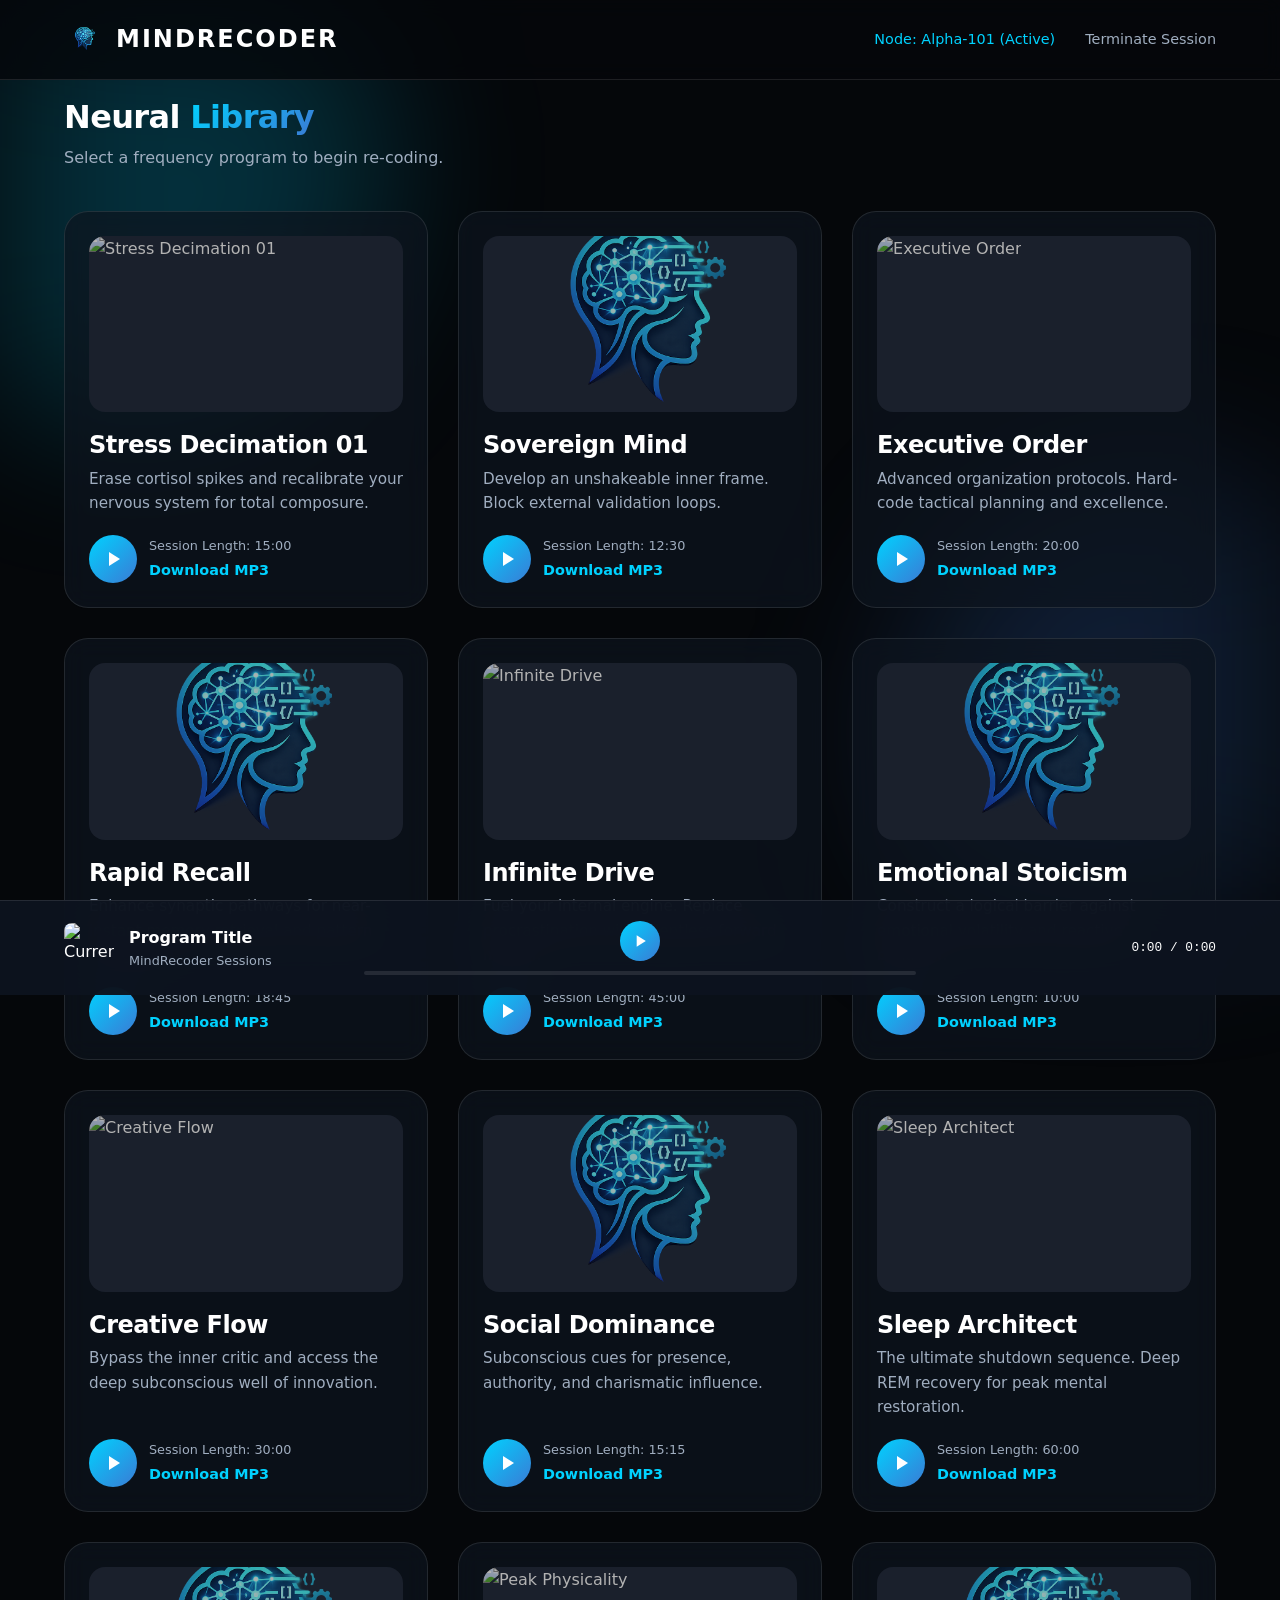
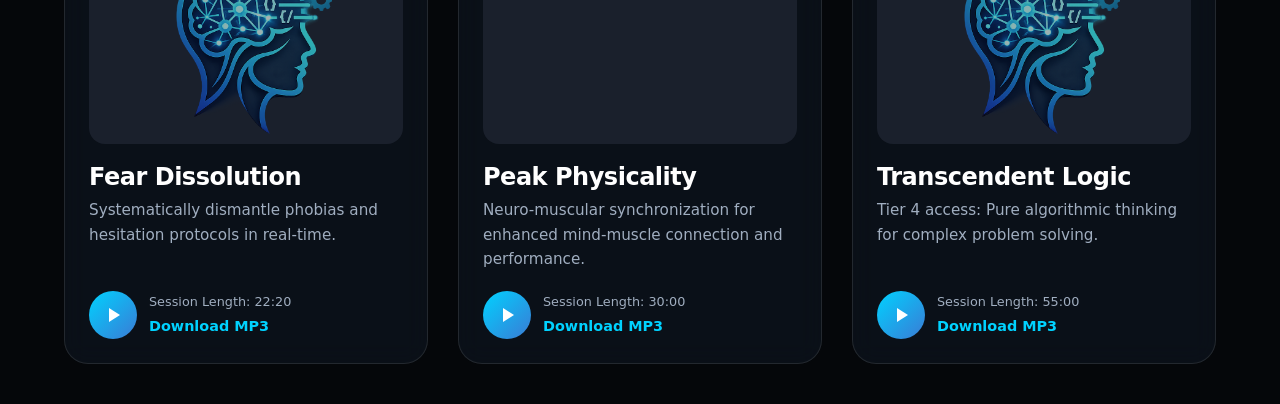
==== app.html @ c77ff87b "first push" ====
<!DOCTYPE html>
<html lang="en">
<head>
    <meta charset="UTF-8">
    <meta name="viewport" content="width=device-width, initial-scale=1.0">
    <title>Neural Dashboard | MindRecoder</title>
    <link rel="stylesheet" href="style.css">
    <link rel="icon" href="Assets/Logo/mrLogo.png" type="image/png">
    <style>
        /* Custom Player Styles */
        .player-bar {
            position: fixed;
            bottom: 0;
            width: 100%;
            padding: 20px 5%;
            background: rgba(13, 20, 31, 0.95);
            backdrop-filter: blur(20px);
            border-top: 1px solid var(--glass-border);
            display: flex;
            align-items: center;
            justify-content: space-between;
            z-index: 2000;
            transform: translateY(100%);
            transition: transform 0.5s cubic-bezier(0.19, 1, 0.22, 1);
        }
        
        .player-bar.active {
            transform: translateY(0);
        }

        .player-info {
            display: flex;
            align-items: center;
            gap: 15px;
            width: 300px;
        }

        .player-info img {
            width: 50px;
            height: 50px;
            border-radius: 8px;
            object-fit: cover;
        }

        .player-controls {
            display: flex;
            flex-direction: column;
            align-items: center;
            gap: 10px;
            flex: 1;
        }

        .player-btns {
            display: flex;
            align-items: center;
            gap: 20px;
        }

        .progress-wrapper {
            width: 100%;
            max-width: 600px;
            height: 4px;
            background: rgba(255,255,255,0.1);
            border-radius: 2px;
            position: relative;
            cursor: pointer;
        }

        .progress-fill {
            height: 100%;
            background: var(--accent-blue);
            width: 0%;
            border-radius: 2px;
        }

        .logout-btn {
            color: var(--text-secondary);
            text-decoration: none;
            font-size: 0.9rem;
            transition: var(--transition);
        }

        .logout-btn:hover {
            color: white;
        }
    </style>
</head>
<body>
    <div class="bg-blobs">
        <div class="blob blob-1"></div>
        <div class="blob blob-2"></div>
    </div>

    <nav class="scrolled">
        <div class="logo-container">
            <img src="Assets/Logo/mrLogo.png" alt="Logo">
            <span class="logo-text">MindRecoder</span>
        </div>
        <div style="display: flex; align-items: center; gap: 30px;">
            <span style="color: var(--accent-blue); font-size: 0.9rem;">Node: Alpha-101 (Active)</span>
            <a href="index.html" class="logout-btn">Terminate Session</a>
        </div>
    </nav>

    <header class="dashboard-header">
        <h1 style="margin-bottom: 10px;">Neural <span class="gradient-text">Library</span></h1>
        <p style="color: var(--text-secondary);">Select a frequency program to begin re-coding.</p>
    </header>

    <main class="product-grid" id="mainGrid">
        <!-- Cards will be generated by JS for cleaner code but I'll write them here for immediate visibility as requested -->
    </main>

    <script>
        const programs = [
            { id: 1, title: "Stress Decimation 01", desc: "Erase cortisol spikes and recalibrate your nervous system for total composure.", asset: "Assets/Audio/mr1.mp3", img: "Assets/Images/mrimg1.png", dur: "15:00" },
            { id: 2, title: "Sovereign Mind", desc: "Develop an unshakeable inner frame. Block external validation loops.", asset: "Assets/Audio/mr1.mp3", img: "Assets/Logo/mrLogo.png", dur: "12:30" },
            { id: 3, title: "Executive Order", desc: "Advanced organization protocols. Hard-code tactical planning and excellence.", asset: "Assets/Audio/mr1.mp3", img: "Assets/Images/mrimg1.png", dur: "20:00" },
            { id: 4, title: "Rapid Recall", desc: "Enhance synaptic pathways for near-instant memory retrieval and pattern recognition.", asset: "Assets/Audio/mr1.mp3", img: "Assets/Logo/mrLogo.png", dur: "18:45" },
            { id: 5, title: "Infinite Drive", desc: "Fuel your internal engine. Replace procrastination with relentless forward motion.", asset: "Assets/Audio/mr1.mp3", img: "Assets/Images/mrimg1.png", dur: "45:00" },
            { id: 6, title: "Emotional Stoicism", desc: "Construct a logical barrier against emotional volatility and reactive behavior.", asset: "Assets/Audio/mr1.mp3", img: "Assets/Logo/mrLogo.png", dur: "10:00" },
            { id: 7, title: "Creative Flow", desc: "Bypass the inner critic and access the deep subconscious well of innovation.", asset: "Assets/Audio/mr1.mp3", img: "Assets/Images/mrimg1.png", dur: "30:00" },
            { id: 8, title: "Social Dominance", desc: "Subconscious cues for presence, authority, and charismatic influence.", asset: "Assets/Audio/mr1.mp3", img: "Assets/Logo/mrLogo.png", dur: "15:15" },
            { id: 9, title: "Sleep Architect", desc: "The ultimate shutdown sequence. Deep REM recovery for peak mental restoration.", asset: "Assets/Audio/mr1.mp3", img: "Assets/Images/mrimg1.png", dur: "60:00" },
            { id: 10, title: "Fear Dissolution", desc: "Systematically dismantle phobias and hesitation protocols in real-time.", asset: "Assets/Audio/mr1.mp3", img: "Assets/Logo/mrLogo.png", dur: "22:20" },
            { id: 11, title: "Peak Physicality", desc: "Neuro-muscular synchronization for enhanced mind-muscle connection and performance.", asset: "Assets/Audio/mr1.mp3", img: "Assets/Images/mrimg1.png", dur: "30:00" },
            { id: 12, title: "Transcendent Logic", desc: "Tier 4 access: Pure algorithmic thinking for complex problem solving.", asset: "Assets/Audio/mr1.mp3", img: "Assets/Logo/mrLogo.png", dur: "55:00" }
        ];

        const grid = document.getElementById('mainGrid');
        
        programs.forEach(p => {
            const card = document.createElement('article');
            card.className = 'product-card glass';
            card.innerHTML = `
                <div class="product-img">
                    <img src="${p.img}" alt="${p.title}" style="filter: brightness(0.7);">
                </div>
                <div class="product-info">
                    <h3>${p.title}</h3>
                    <p>${p.desc}</p>
                </div>
                <div class="audio-controls">
                    <button class="play-btn" onclick="playAudio('${p.title}', '${p.asset}', '${p.img}')">
                        <svg width="24" height="24" viewBox="0 0 24 24" fill="currentColor"><path d="M8 5v14l11-7z"/></svg>
                    </button>
                    <div style="flex: 1;">
                        <span style="display: block; font-size: 0.8rem; color: var(--text-secondary);">Session Length: ${p.dur}</span>
                        <button onclick="forceDownload('${p.asset}', '${p.title}.mp3')" class="download-link" style="background:none; border:none; padding:0; cursor:pointer;">Download MP3</button>
                    </div>
                </div>
            `;
            grid.appendChild(card);
        });

        function forceDownload(url, filename) {
            fetch(url)
                .then(response => response.blob())
                .then(blob => {
                    const link = document.createElement('a');
                    link.href = window.URL.createObjectURL(blob);
                    link.download = filename;
                    document.body.appendChild(link);
                    link.click();
                    link.remove();
                })
                .catch(err => {
                    console.error('Download failed:', err);
                    // Fallback to simple link if fetch fails (e.g. CORS)
                    const link = document.createElement('a');
                    link.href = url;
                    link.download = filename;
                    link.click();
                });
        }
    </script>

    <!-- Global Player -->
    <div id="playerBar" class="player-bar">
        <div class="player-info">
            <img id="p-img" src="Assets/Images/mrimg1.png" alt="Current">
            <div>
                <div id="p-title" style="font-weight: 700;">Program Title</div>
                <div style="font-size: 0.8rem; color: var(--text-secondary);">MindRecoder Sessions</div>
            </div>
        </div>
        <div class="player-controls">
            <div class="player-btns">
                <button onclick="togglePlay()" id="playBtn" class="play-btn" style="width: 40px; height: 40px;">
                    <svg width="20" height="20" viewBox="0 0 24 24" fill="currentColor"><path d="M8 5v14l11-7z"/></svg>
                </button>
            </div>
            <div class="progress-wrapper" onclick="seek(event)">
                <div id="p-progress" class="progress-fill"></div>
            </div>
        </div>
        <div style="width: 300px; display: flex; justify-content: flex-end;">
            <span id="p-time" style="font-size: 0.8rem; font-family: monospace;">0:00 / 0:00</span>
        </div>
    </div>

    <audio id="mainAudio" style="display: none;"></audio>

    <script>
        const audio = document.getElementById('mainAudio');
        const playerBar = document.getElementById('playerBar');
        const pTitle = document.getElementById('p-title');
        const pImg = document.getElementById('p-img');
        const pProgress = document.getElementById('p-progress');
        const pTime = document.getElementById('p-time');
        const playBtn = document.getElementById('playBtn');

        function playAudio(title, src, img) {
            if (audio.src.includes(src)) {
                togglePlay();
                return;
            }
            
            audio.src = src;
            pTitle.innerText = title;
            pImg.src = img;
            playerBar.classList.add('active');
            audio.play();
            updatePlayBtn(true);
        }

        function togglePlay() {
            if (audio.paused) {
                audio.play();
                updatePlayBtn(true);
            } else {
                audio.pause();
                updatePlayBtn(false);
            }
        }

        function updatePlayBtn(isPlaying) {
            playBtn.innerHTML = isPlaying 
                ? '<svg width="20" height="20" viewBox="0 0 24 24" fill="currentColor"><path d="M6 19h4V5H6v14zm8-14v14h4V5h-4z"/></svg>'
                : '<svg width="20" height="20" viewBox="0 0 24 24" fill="currentColor"><path d="M8 5v14l11-7z"/></svg>';
        }

        audio.ontimeupdate = () => {
            const percent = (audio.currentTime / audio.duration) * 100;
            pProgress.style.width = percent + '%';
            
            const cur = formatTime(audio.currentTime);
            const dur = formatTime(audio.duration || 0);
            pTime.innerText = `${cur} / ${dur}`;
        };

        function formatTime(seconds) {
            const m = Math.floor(seconds / 60);
            const s = Math.floor(seconds % 60);
            return `${m}:${s < 10 ? '0' : ''}${s}`;
        }

        function seek(e) {
            const rect = e.currentTarget.getBoundingClientRect();
            const x = e.clientX - rect.left;
            const percent = x / rect.width;
            audio.currentTime = percent * audio.duration;
        }
    </script>
</body>
</html>
---- style.css ----
:root {
    --bg-color: #05070a;
    --card-bg: rgba(13, 20, 31, 0.7);
    --accent-blue: #00d2ff;
    --accent-glow: rgba(0, 210, 255, 0.5);
    --text-primary: #ffffff;
    --text-secondary: #a0aec0;
    --gradient-primary: linear-gradient(135deg, #00d2ff 0%, #3a7bd5 100%);
    --glass-border: rgba(255, 255, 255, 0.1);
    --nav-height: 80px;
    --transition: all 0.3s cubic-bezier(0.4, 0, 0.2, 1);
}

* {
    margin: 0;
    padding: 0;
    box-sizing: border-box;
    font-family: 'Inter', system-ui, -apple-system, sans-serif;
}

body {
    background-color: var(--bg-color);
    color: var(--text-primary);
    line-height: 1.6;
    overflow-x: hidden;
    min-height: 100vh;
}

/* Background Animation */
.bg-blobs {
    position: fixed;
    top: 0;
    left: 0;
    width: 100%;
    height: 100%;
    z-index: -1;
    overflow: hidden;
    filter: blur(80px);
}

.blob {
    position: absolute;
    width: 40vw;
    height: 40vw;
    background: var(--accent-glow);
    border-radius: 50%;
    animation: move 20s infinite alternate;
}

.blob-1 {
    top: -10%;
    left: -10%;
    background: rgba(0, 210, 255, 0.2);
}

.blob-2 {
    bottom: -10%;
    right: -10%;
    background: rgba(58, 123, 213, 0.2);
    animation-delay: -5s;
}

@keyframes move {
    from { transform: translate(0, 0) scale(1); }
    to { transform: translate(10%, 10%) scale(1.1); }
}

/* Typography */
h1, h2, h3 {
    font-weight: 800;
    letter-spacing: -0.02em;
    line-height: 1.1;
}

.gradient-text {
    background: var(--gradient-primary);
    -webkit-background-clip: text;
    -webkit-text-fill-color: transparent;
}

/* Glassmorphism */
.glass {
    background: var(--card-bg);
    backdrop-filter: blur(12px);
    -webkit-backdrop-filter: blur(12px);
    border: 1px solid var(--glass-border);
    border-radius: 24px;
}

/* Navigation */
nav {
    height: var(--nav-height);
    display: flex;
    align-items: center;
    justify-content: space-between;
    padding: 0 5%;
    position: fixed;
    top: 0;
    width: 100%;
    z-index: 1000;
    transition: var(--transition);
}

nav.scrolled {
    background: rgba(5, 7, 10, 0.8);
    backdrop-filter: blur(10px);
    border-bottom: 1px solid var(--glass-border);
}

.logo-container {
    display: flex;
    align-items: center;
    gap: 12px;
}

.logo-container img {
    height: 40px;
    width: auto;
}

.logo-text {
    font-size: 1.5rem;
    font-weight: 700;
    text-transform: uppercase;
    letter-spacing: 2px;
}

/* Buttons */
.btn {
    padding: 12px 32px;
    border-radius: 12px;
    font-weight: 600;
    text-decoration: none;
    transition: var(--transition);
    cursor: pointer;
    display: inline-flex;
    align-items: center;
    justify-content: center;
    gap: 8px;
    border: none;
}

.btn-primary {
    background: var(--gradient-primary);
    color: white;
    box-shadow: 0 4px 15px var(--accent-glow);
}

.btn-primary:hover {
    transform: translateY(-2px);
    box-shadow: 0 8px 25px var(--accent-glow);
}

.btn-outline {
    background: transparent;
    border: 1px solid var(--accent-blue);
    color: var(--accent-blue);
}

.btn-outline:hover {
    background: rgba(0, 210, 255, 0.1);
}

/* Hero Section */
.hero {
    padding: calc(var(--nav-height) + 60px) 5% 60px;
    display: grid;
    grid-template-columns: 1.2fr 1fr;
    gap: 40px;
    align-items: center;
    max-width: 1400px;
    margin: 0 auto;
    min-height: 90vh;
}

.hero-content h1 {
    font-size: clamp(3rem, 6vw, 4.5rem);
    margin-bottom: 24px;
}

.hero-content p {
    font-size: 1.25rem;
    color: var(--text-secondary);
    margin-bottom: 40px;
    max-width: 600px;
}

.hero-image {
    position: relative;
}

.hero-image img {
    width: 100%;
    border-radius: 30px;
    box-shadow: 0 20px 50px rgba(0, 0, 0, 0.5);
    border: 1px solid var(--glass-border);
}

.hero-image::after {
    content: '';
    position: absolute;
    inset: -20px;
    border: 1px solid var(--accent-glow);
    border-radius: 40px;
    z-index: -1;
    opacity: 0.3;
}

/* Login Page Specific */
.centered-container {
    display: flex;
    flex-direction: column;
    align-items: center;
    justify-content: center;
    min-height: 100vh;
    padding: 20px;
}

.auth-card {
    width: 100%;
    max-width: 450px;
    padding: 48px;
    text-align: center;
}

.auth-card img {
    width: 80px;
    margin-bottom: 24px;
}

.auth-card h2 {
    margin-bottom: 12px;
}

.auth-card p {
    color: var(--text-secondary);
    margin-bottom: 32px;
}

/* Animation Loader */
.loader-container {
    text-align: center;
}

.neural-network {
    width: 200px;
    height: 200px;
    margin: 0 auto 40px;
    position: relative;
}

.node {
    width: 10px;
    height: 10px;
    background: var(--accent-blue);
    border-radius: 50%;
    position: absolute;
    box-shadow: 0 0 15px var(--accent-blue);
    animation: pulse 2s infinite;
}

@keyframes pulse {
    0%, 100% { opacity: 0.3; transform: scale(1); }
    50% { opacity: 1; transform: scale(1.5); }
}

/* Dashboard */
.dashboard-header {
    margin-top: calc(var(--nav-height) + 20px);
    padding: 0 5%;
    max-width: 1400px;
    margin-left: auto;
    margin-right: auto;
}

.product-grid {
    display: grid;
    grid-template-columns: repeat(auto-fill, minmax(320px, 1fr));
    gap: 30px;
    padding: 40px 5%;
    max-width: 1400px;
    margin: 0 auto;
}

.product-card {
    padding: 24px;
    display: flex;
    flex-direction: column;
    gap: 20px;
    transition: var(--transition);
}

.product-card:hover {
    transform: translateY(-5px);
    border-color: var(--accent-glow);
}

.product-img {
    width: 100%;
    aspect-ratio: 16/9;
    background: #1a202c;
    border-radius: 16px;
    overflow: hidden;
}

.product-img img {
    width: 100%;
    height: 100%;
    object-fit: cover;
}

.product-info h3 {
    font-size: 1.5rem;
    margin-bottom: 8px;
}

.product-info p {
    color: var(--text-secondary);
    font-size: 0.95rem;
}

.audio-controls {
    display: flex;
    align-items: center;
    gap: 12px;
    margin-top: auto;
}

.play-btn {
    width: 48px;
    height: 48px;
    border-radius: 50%;
    background: var(--gradient-primary);
    border: none;
    color: white;
    display: flex;
    align-items: center;
    justify-content: center;
    cursor: pointer;
}

.download-link {
    color: var(--accent-blue);
    text-decoration: none;
    font-size: 0.9rem;
    font-weight: 600;
}

/* Responsive */
@media (max-width: 968px) {
    .hero {
        grid-template-columns: 1fr;
        text-align: center;
    }
    .hero-content p {
        margin-left: auto;
        margin-right: auto;
    }
    .hero-content h1 {
        font-size: 3rem;
    }
}
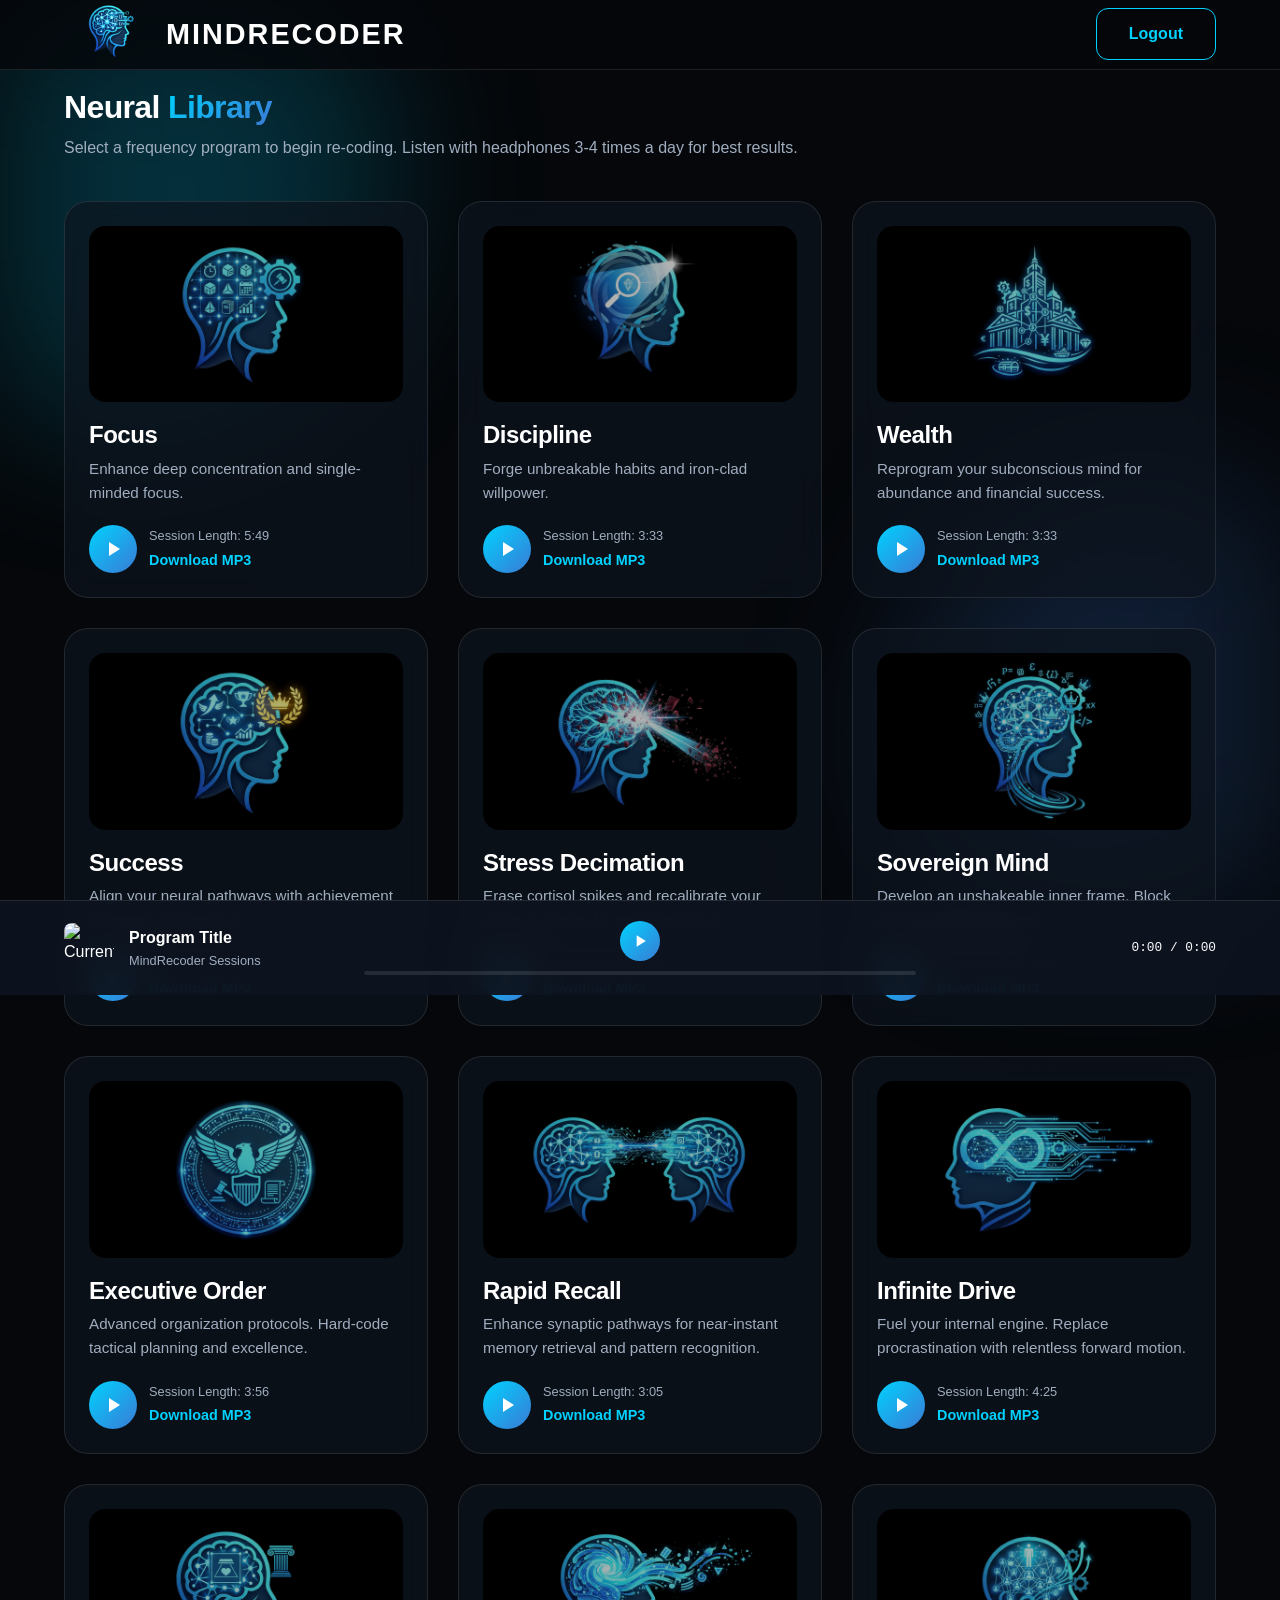
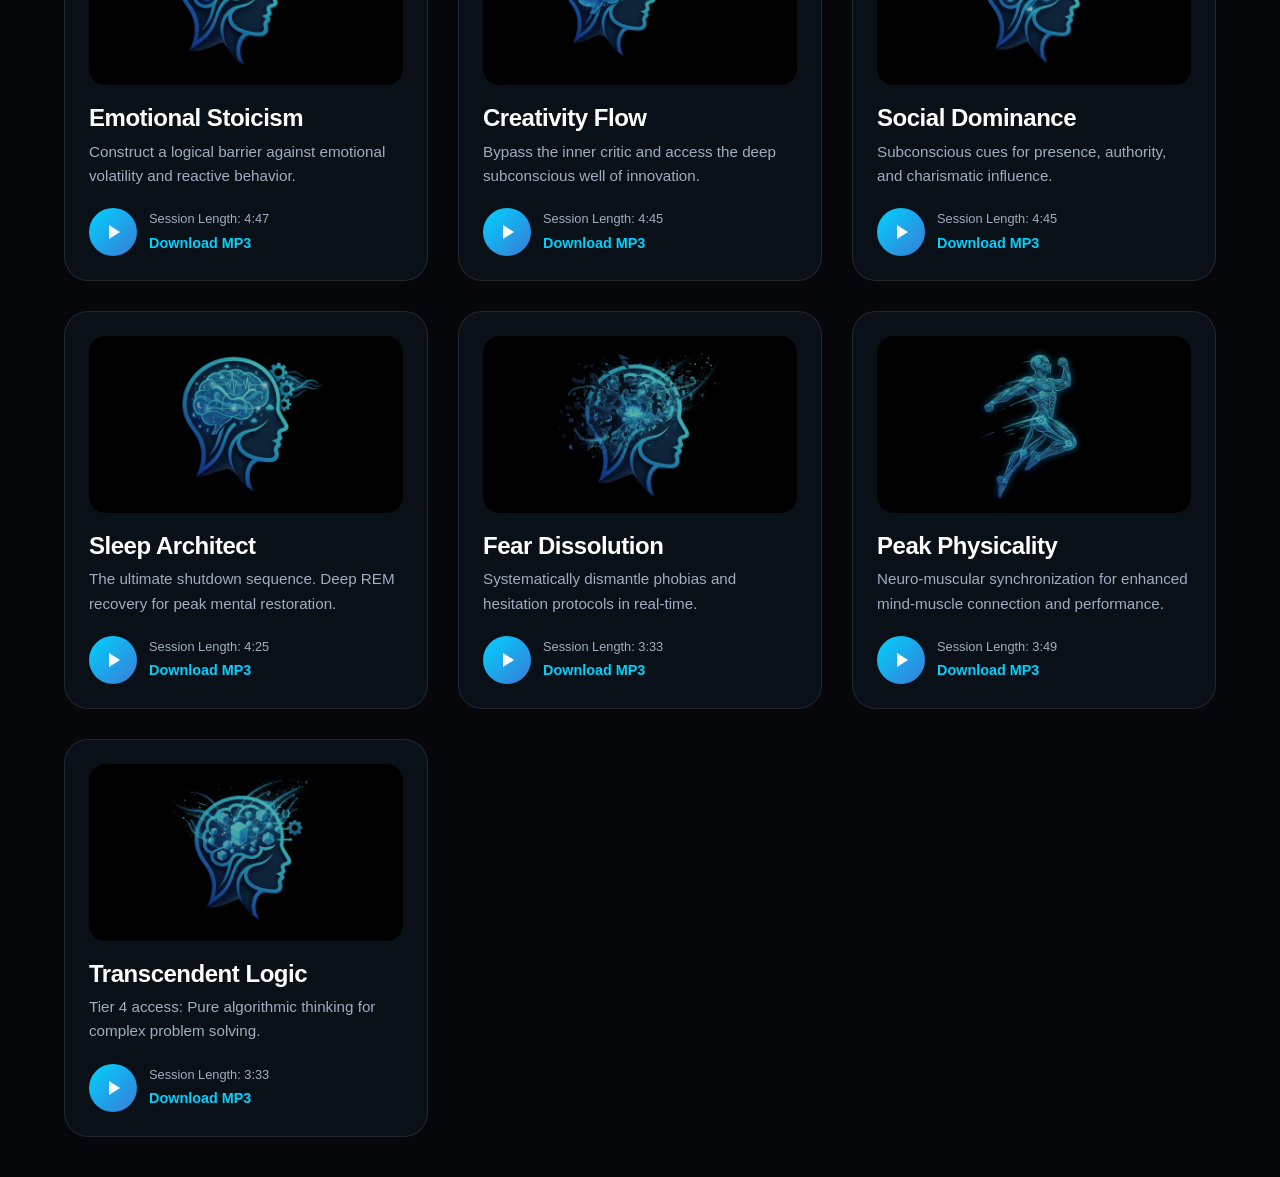
==== commit 1e1dd25b: "huge update" ====
--- a/app.html
+++ b/app.html
@@ -1,11 +1,15 @@
 <!DOCTYPE html>
 <html lang="en">
+
 <head>
     <meta charset="UTF-8">
     <meta name="viewport" content="width=device-width, initial-scale=1.0">
     <title>Neural Dashboard | MindRecoder</title>
-    <link rel="stylesheet" href="style.css">
+    <link rel="stylesheet" href="style.css?v=2">
     <link rel="icon" href="Assets/Logo/mrLogo.png" type="image/png">
+    <link rel="preconnect" href="https://fonts.googleapis.com">
+    <link rel="preconnect" href="https://fonts.gstatic.com" crossorigin>
+    <link href="https://fonts.googleapis.com/css2?family=JetBrains+Mono:wght@400;700;800&display=swap" rel="stylesheet">
     <style>
         /* Custom Player Styles */
         .player-bar {
@@ -23,7 +27,7 @@
             transform: translateY(100%);
             transition: transform 0.5s cubic-bezier(0.19, 1, 0.22, 1);
         }
-        
+
         .player-bar.active {
             transform: translateY(0);
         }
@@ -60,7 +64,7 @@
             width: 100%;
             max-width: 600px;
             height: 4px;
-            background: rgba(255,255,255,0.1);
+            background: rgba(255, 255, 255, 0.1);
             border-radius: 2px;
             position: relative;
             cursor: pointer;
@@ -83,8 +87,22 @@
         .logout-btn:hover {
             color: white;
         }
+
+        /* Padding for when player is active */
+        .product-grid.player-active {
+            padding-bottom: 150px;
+            transition: padding-bottom 0.5s ease;
+        }
+
+        /* Playing State Glow */
+        .product-card.is-playing {
+            border-color: var(--accent-blue);
+            box-shadow: 0 0 30px var(--accent-glow);
+            transform: translateY(-5px);
+        }
     </style>
 </head>
+
 <body>
     <div class="bg-blobs">
         <div class="blob blob-1"></div>
@@ -93,18 +111,20 @@
 
     <nav class="scrolled">
         <div class="logo-container">
-            <img src="Assets/Logo/mrLogo.png" alt="Logo">
+            <img src="Assets/Logo/mrLogo.png" alt="Logo" style="width: 90px; height: 90px;">
             <span class="logo-text">MindRecoder</span>
         </div>
         <div style="display: flex; align-items: center; gap: 30px;">
-            <span style="color: var(--accent-blue); font-size: 0.9rem;">Node: Alpha-101 (Active)</span>
-            <a href="index.html" class="logout-btn">Terminate Session</a>
+
+            <a href="index.html" class="btn btn-outline"
+                style="position: absolute; top: 8px; right: 5%; z-index: 100;">Logout</a>
         </div>
     </nav>
 
     <header class="dashboard-header">
         <h1 style="margin-bottom: 10px;">Neural <span class="gradient-text">Library</span></h1>
-        <p style="color: var(--text-secondary);">Select a frequency program to begin re-coding.</p>
+        <p style="color: var(--text-secondary);">Select a frequency program to begin re-coding. Listen with headphones
+            3-4 times a day for best results.</p>
     </header>
 
     <main class="product-grid" id="mainGrid">
@@ -113,25 +133,30 @@
 
     <script>
         const programs = [
-            { id: 1, title: "Stress Decimation 01", desc: "Erase cortisol spikes and recalibrate your nervous system for total composure.", asset: "Assets/Audio/mr1.mp3", img: "Assets/Images/mrimg1.png", dur: "15:00" },
-            { id: 2, title: "Sovereign Mind", desc: "Develop an unshakeable inner frame. Block external validation loops.", asset: "Assets/Audio/mr1.mp3", img: "Assets/Logo/mrLogo.png", dur: "12:30" },
-            { id: 3, title: "Executive Order", desc: "Advanced organization protocols. Hard-code tactical planning and excellence.", asset: "Assets/Audio/mr1.mp3", img: "Assets/Images/mrimg1.png", dur: "20:00" },
-            { id: 4, title: "Rapid Recall", desc: "Enhance synaptic pathways for near-instant memory retrieval and pattern recognition.", asset: "Assets/Audio/mr1.mp3", img: "Assets/Logo/mrLogo.png", dur: "18:45" },
-            { id: 5, title: "Infinite Drive", desc: "Fuel your internal engine. Replace procrastination with relentless forward motion.", asset: "Assets/Audio/mr1.mp3", img: "Assets/Images/mrimg1.png", dur: "45:00" },
-            { id: 6, title: "Emotional Stoicism", desc: "Construct a logical barrier against emotional volatility and reactive behavior.", asset: "Assets/Audio/mr1.mp3", img: "Assets/Logo/mrLogo.png", dur: "10:00" },
-            { id: 7, title: "Creative Flow", desc: "Bypass the inner critic and access the deep subconscious well of innovation.", asset: "Assets/Audio/mr1.mp3", img: "Assets/Images/mrimg1.png", dur: "30:00" },
-            { id: 8, title: "Social Dominance", desc: "Subconscious cues for presence, authority, and charismatic influence.", asset: "Assets/Audio/mr1.mp3", img: "Assets/Logo/mrLogo.png", dur: "15:15" },
-            { id: 9, title: "Sleep Architect", desc: "The ultimate shutdown sequence. Deep REM recovery for peak mental restoration.", asset: "Assets/Audio/mr1.mp3", img: "Assets/Images/mrimg1.png", dur: "60:00" },
-            { id: 10, title: "Fear Dissolution", desc: "Systematically dismantle phobias and hesitation protocols in real-time.", asset: "Assets/Audio/mr1.mp3", img: "Assets/Logo/mrLogo.png", dur: "22:20" },
-            { id: 11, title: "Peak Physicality", desc: "Neuro-muscular synchronization for enhanced mind-muscle connection and performance.", asset: "Assets/Audio/mr1.mp3", img: "Assets/Images/mrimg1.png", dur: "30:00" },
-            { id: 12, title: "Transcendent Logic", desc: "Tier 4 access: Pure algorithmic thinking for complex problem solving.", asset: "Assets/Audio/mr1.mp3", img: "Assets/Logo/mrLogo.png", dur: "55:00" }
+            { id: 13, title: "Focus", desc: "Enhance deep concentration and single-minded focus.", asset: "assets/audio/MR13Focus6m.MP3", img: "Assets/Images/focus.png", dur: "5:49" },
+            { id: 14, title: "Discipline", desc: "Forge unbreakable habits and iron-clad willpower.", asset: "assets/audio/MR14Discipline3m.MP3", img: "Assets/Images/discipline.png", dur: "3:33" },
+            { id: 18, title: "Wealth", desc: "Reprogram your subconscious mind for abundance and financial success.", asset: "assets/audio/MR18Wealth3m.MP3", img: "Assets/Images/wealth.png", dur: "3:33" },
+            { id: 19, title: "Success", desc: "Align your neural pathways with achievement and peak performance.", asset: "assets/audio/MR19Success3m.MP3", img: "Assets/Images/success.png", dur: "3:33" },
+            { id: 1, title: "Stress Decimation", desc: "Erase cortisol spikes and recalibrate your nervous system for total composure.", asset: "assets/audio/MR1StressDecimation7m.MP3", img: "Assets/Images/stress.png", dur: "7:05" },
+            { id: 2, title: "Sovereign Mind", desc: "Develop an unshakeable inner frame. Block external validation loops.", asset: "assets/audio/MR2SovereignMind5m.MP3", img: "Assets/Images/sovereignMind.png", dur: "5:16" },
+            { id: 3, title: "Executive Order", desc: "Advanced organization protocols. Hard-code tactical planning and excellence.", asset: "assets/audio/MR3ExecutiveOrder4m.MP3", img: "Assets/Images/executiveOrder.png", dur: "3:56" },
+            { id: 4, title: "Rapid Recall", desc: "Enhance synaptic pathways for near-instant memory retrieval and pattern recognition.", asset: "assets/audio/MR4RapidRecall3m.MP3", img: "Assets/Images/rapidRecall.png", dur: "3:05" },
+            { id: 5, title: "Infinite Drive", desc: "Fuel your internal engine. Replace procrastination with relentless forward motion.", asset: "assets/audio/MR5InfiniteDrive4m.MP3", img: "Assets/Images/infiniteDrive.png", dur: "4:25" },
+            { id: 6, title: "Emotional Stoicism", desc: "Construct a logical barrier against emotional volatility and reactive behavior.", asset: "assets/audio/MR6EmotionalStoicism5m.MP3", img: "Assets/Images/emotionalStoicism.png", dur: "4:47" },
+            { id: 7, title: "Creativity Flow", desc: "Bypass the inner critic and access the deep subconscious well of innovation.", asset: "assets/audio/MR7CreativityFlow5m.MP3", img: "Assets/Images/creativeFlow.png", dur: "4:45" },
+            { id: 8, title: "Social Dominance", desc: "Subconscious cues for presence, authority, and charismatic influence.", asset: "assets/audio/MR8ocialDominance4m.MP3", img: "Assets/Images/socialDominance.png", dur: "4:45" },
+            { id: 9, title: "Sleep Architect", desc: "The ultimate shutdown sequence. Deep REM recovery for peak mental restoration.", asset: "assets/audio/MR9SleepArchitect5m.MP3", img: "Assets/Images/sleepArchitect.png", dur: "4:25" },
+            { id: 10, title: "Fear Dissolution", desc: "Systematically dismantle phobias and hesitation protocols in real-time.", asset: "assets/audio/MR10FearDissolution3m.MP3", img: "Assets/Images/fearDissolution.png", dur: "3:33" },
+            { id: 11, title: "Peak Physicality", desc: "Neuro-muscular synchronization for enhanced mind-muscle connection and performance.", asset: "assets/audio/MR11PeakPhysicality3m.MP3", img: "Assets/Images/peakPhysicality.png", dur: "3:49" },
+            { id: 12, title: "Transcendent Logic", desc: "Tier 4 access: Pure algorithmic thinking for complex problem solving.", asset: "assets/audio/MR12TrancendentLogic3m.MP3", img: "Assets/Images/transcendentLogic.png", dur: "3:33" },
         ];
 
         const grid = document.getElementById('mainGrid');
-        
+
         programs.forEach(p => {
             const card = document.createElement('article');
             card.className = 'product-card glass';
+            card.id = `card-${p.id}`;
             card.innerHTML = `
                 <div class="product-img">
                     <img src="${p.img}" alt="${p.title}" style="filter: brightness(0.7);">
@@ -141,7 +166,7 @@
                     <p>${p.desc}</p>
                 </div>
                 <div class="audio-controls">
-                    <button class="play-btn" onclick="playAudio('${p.title}', '${p.asset}', '${p.img}')">
+                    <button class="play-btn card-play-btn" data-id="${p.id}" onclick="playAudio('${p.title}', '${p.asset}', '${p.img}', ${p.id})">
                         <svg width="24" height="24" viewBox="0 0 24 24" fill="currentColor"><path d="M8 5v14l11-7z"/></svg>
                     </button>
                     <div style="flex: 1;">
@@ -187,7 +212,9 @@
         <div class="player-controls">
             <div class="player-btns">
                 <button onclick="togglePlay()" id="playBtn" class="play-btn" style="width: 40px; height: 40px;">
-                    <svg width="20" height="20" viewBox="0 0 24 24" fill="currentColor"><path d="M8 5v14l11-7z"/></svg>
+                    <svg width="20" height="20" viewBox="0 0 24 24" fill="currentColor">
+                        <path d="M8 5v14l11-7z" />
+                    </svg>
                 </button>
             </div>
             <div class="progress-wrapper" onclick="seek(event)">
@@ -210,15 +237,39 @@
         const pTime = document.getElementById('p-time');
         const playBtn = document.getElementById('playBtn');
 
-        function playAudio(title, src, img) {
+        let currentProgramId = null;
+
+        function playAudio(title, src, img, id) {
+            grid.classList.add('player-active');
+
+            // Calculate if the clicked card is in the last row
+            const cards = Array.from(document.querySelectorAll('.product-card'));
+            const clickedCard = document.getElementById(`card-${id}`);
+            const cardIndex = cards.indexOf(clickedCard);
+
+            // Get number of columns currently displayed
+            const columns = getComputedStyle(grid).gridTemplateColumns.split(' ').length;
+            const isLastRow = cardIndex >= (cards.length - (cards.length % columns || columns));
+
+            // Only scroll if it's a last-row card
+            if (isLastRow) {
+                setTimeout(() => {
+                    window.scrollTo({ top: document.body.scrollHeight, behavior: 'smooth' });
+                }, 100);
+            }
+
+            // If it's the exact same track, just toggle play/pause
             if (audio.src.includes(src)) {
                 togglePlay();
                 return;
             }
-            
+
+            // Switch to new track
+            audio.pause();
             audio.src = src;
             pTitle.innerText = title;
             pImg.src = img;
+            currentProgramId = id;
             playerBar.classList.add('active');
             audio.play();
             updatePlayBtn(true);
@@ -235,15 +286,33 @@
         }
 
         function updatePlayBtn(isPlaying) {
-            playBtn.innerHTML = isPlaying 
+            // Update Global Player Button
+            playBtn.innerHTML = isPlaying
                 ? '<svg width="20" height="20" viewBox="0 0 24 24" fill="currentColor"><path d="M6 19h4V5H6v14zm8-14v14h4V5h-4z"/></svg>'
                 : '<svg width="20" height="20" viewBox="0 0 24 24" fill="currentColor"><path d="M8 5v14l11-7z"/></svg>';
+
+            // Reset all cards
+            document.querySelectorAll('.product-card').forEach(card => card.classList.remove('is-playing'));
+            document.querySelectorAll('.card-play-btn').forEach(btn => {
+                btn.innerHTML = '<svg width="24" height="24" viewBox="0 0 24 24" fill="currentColor"><path d="M8 5v14l11-7z"/></svg>';
+            });
+
+            // Highlight current card
+            if (currentProgramId) {
+                const activeCard = document.getElementById(`card-${currentProgramId}`);
+                const activeBtn = activeCard.querySelector('.card-play-btn');
+
+                if (isPlaying) {
+                    activeCard.classList.add('is-playing');
+                    activeBtn.innerHTML = '<svg width="24" height="24" viewBox="0 0 24 24" fill="currentColor"><path d="M6 19h4V5H6v14zm8-14v14h4V5h-4z"/></svg>';
+                }
+            }
         }
 
         audio.ontimeupdate = () => {
             const percent = (audio.currentTime / audio.duration) * 100;
             pProgress.style.width = percent + '%';
-            
+
             const cur = formatTime(audio.currentTime);
             const dur = formatTime(audio.duration || 0);
             pTime.innerText = `${cur} / ${dur}`;
@@ -263,4 +332,5 @@
         }
     </script>
 </body>
-</html>
+
+</html>
--- a/style.css
+++ b/style.css
@@ -7,7 +7,7 @@
     --text-secondary: #a0aec0;
     --gradient-primary: linear-gradient(135deg, #00d2ff 0%, #3a7bd5 100%);
     --glass-border: rgba(255, 255, 255, 0.1);
-    --nav-height: 80px;
+    --nav-height: 70px;
     --transition: all 0.3s cubic-bezier(0.4, 0, 0.2, 1);
 }
 
@@ -15,7 +15,8 @@
     margin: 0;
     padding: 0;
     box-sizing: border-box;
-    font-family: 'Inter', system-ui, -apple-system, sans-serif;
+    font-family: -apple-system, BlinkMacSystemFont, "Segoe UI",
+        Roboto, Helvetica, Arial, sans-serif;
 }
 
 body {
@@ -61,12 +62,19 @@
 }
 
 @keyframes move {
-    from { transform: translate(0, 0) scale(1); }
-    to { transform: translate(10%, 10%) scale(1.1); }
+    from {
+        transform: translate(0, 0) scale(1);
+    }
+
+    to {
+        transform: translate(10%, 10%) scale(1.1);
+    }
 }
 
 /* Typography */
-h1, h2, h3 {
+h1,
+h2,
+h3 {
     font-weight: 800;
     letter-spacing: -0.02em;
     line-height: 1.1;
@@ -75,6 +83,7 @@
 .gradient-text {
     background: var(--gradient-primary);
     -webkit-background-clip: text;
+    background-clip: text;
     -webkit-text-fill-color: transparent;
 }
 
@@ -119,7 +128,7 @@
 }
 
 .logo-text {
-    font-size: 1.5rem;
+    font-size: 1.8rem;
     font-weight: 700;
     text-transform: uppercase;
     letter-spacing: 2px;
@@ -144,9 +153,22 @@
     background: var(--gradient-primary);
     color: white;
     box-shadow: 0 4px 15px var(--accent-glow);
+
 }
 
 .btn-primary:hover {
+    transform: translateY(-2px);
+    box-shadow: 0 8px 25px var(--accent-glow);
+}
+
+.btn-primary2 {
+    background: var(--gradient-primary);
+    color: white;
+    box-shadow: 0 4px 15px var(--accent-glow);
+    padding: 8px 24px !important;
+}
+
+.btn-primary2:hover {
     transform: translateY(-2px);
     box-shadow: 0 8px 25px var(--accent-glow);
 }
@@ -260,8 +282,17 @@
 }
 
 @keyframes pulse {
-    0%, 100% { opacity: 0.3; transform: scale(1); }
-    50% { opacity: 1; transform: scale(1.5); }
+
+    0%,
+    100% {
+        opacity: 0.3;
+        transform: scale(1);
+    }
+
+    50% {
+        opacity: 1;
+        transform: scale(1.5);
+    }
 }
 
 /* Dashboard */
@@ -347,16 +378,85 @@
 }
 
 /* Responsive */
-@media (max-width: 968px) {
+@media (max-width: 768px) {
+    :root {
+        --nav-height: 60px;
+    }
+
+    /* Hero Responsive */
     .hero {
         grid-template-columns: 1fr;
         text-align: center;
-    }
+        padding-top: calc(var(--nav-height) + 30px);
+        gap: 30px;
+    }
+
+    .hero-content h1 {
+        font-size: 2.5rem;
+    }
+
     .hero-content p {
+        font-size: 1rem;
         margin-left: auto;
         margin-right: auto;
     }
-    .hero-content h1 {
-        font-size: 3rem;
-    }
-}
+
+    /* Nav Responsive */
+    nav {
+        padding: 0 15px;
+    }
+
+    .logo-text {
+        font-size: 1.1rem;
+        letter-spacing: 1px;
+    }
+
+    .btn {
+        padding: 10px 20px;
+        font-size: 0.9rem;
+    }
+
+    /* Concept & Grid Responsive */
+    .product-grid {
+        grid-template-columns: 1fr;
+        padding: 20px 15px;
+    }
+
+    .auth-card {
+        padding: 30px 20px;
+    }
+
+    #concept .glass {
+        padding: 30px 15px !important;
+    }
+
+    /* Dashboard Header */
+    .dashboard-header {
+        text-align: center;
+        padding: 0 15px;
+    }
+}
+
+/* Specific Phone Height Adjustments for Player */
+@media (max-width: 480px) {
+    .player-info {
+        width: 100%;
+        margin-bottom: 10px;
+    }
+
+    .player-bar {
+        flex-direction: column;
+        height: auto;
+        padding: 15px;
+        gap: 15px;
+    }
+
+    .player-bar div:last-child {
+        width: 100% !important;
+        justify-content: center !important;
+    }
+
+    .product-grid.player-active {
+        padding-bottom: 220px;
+    }
+}
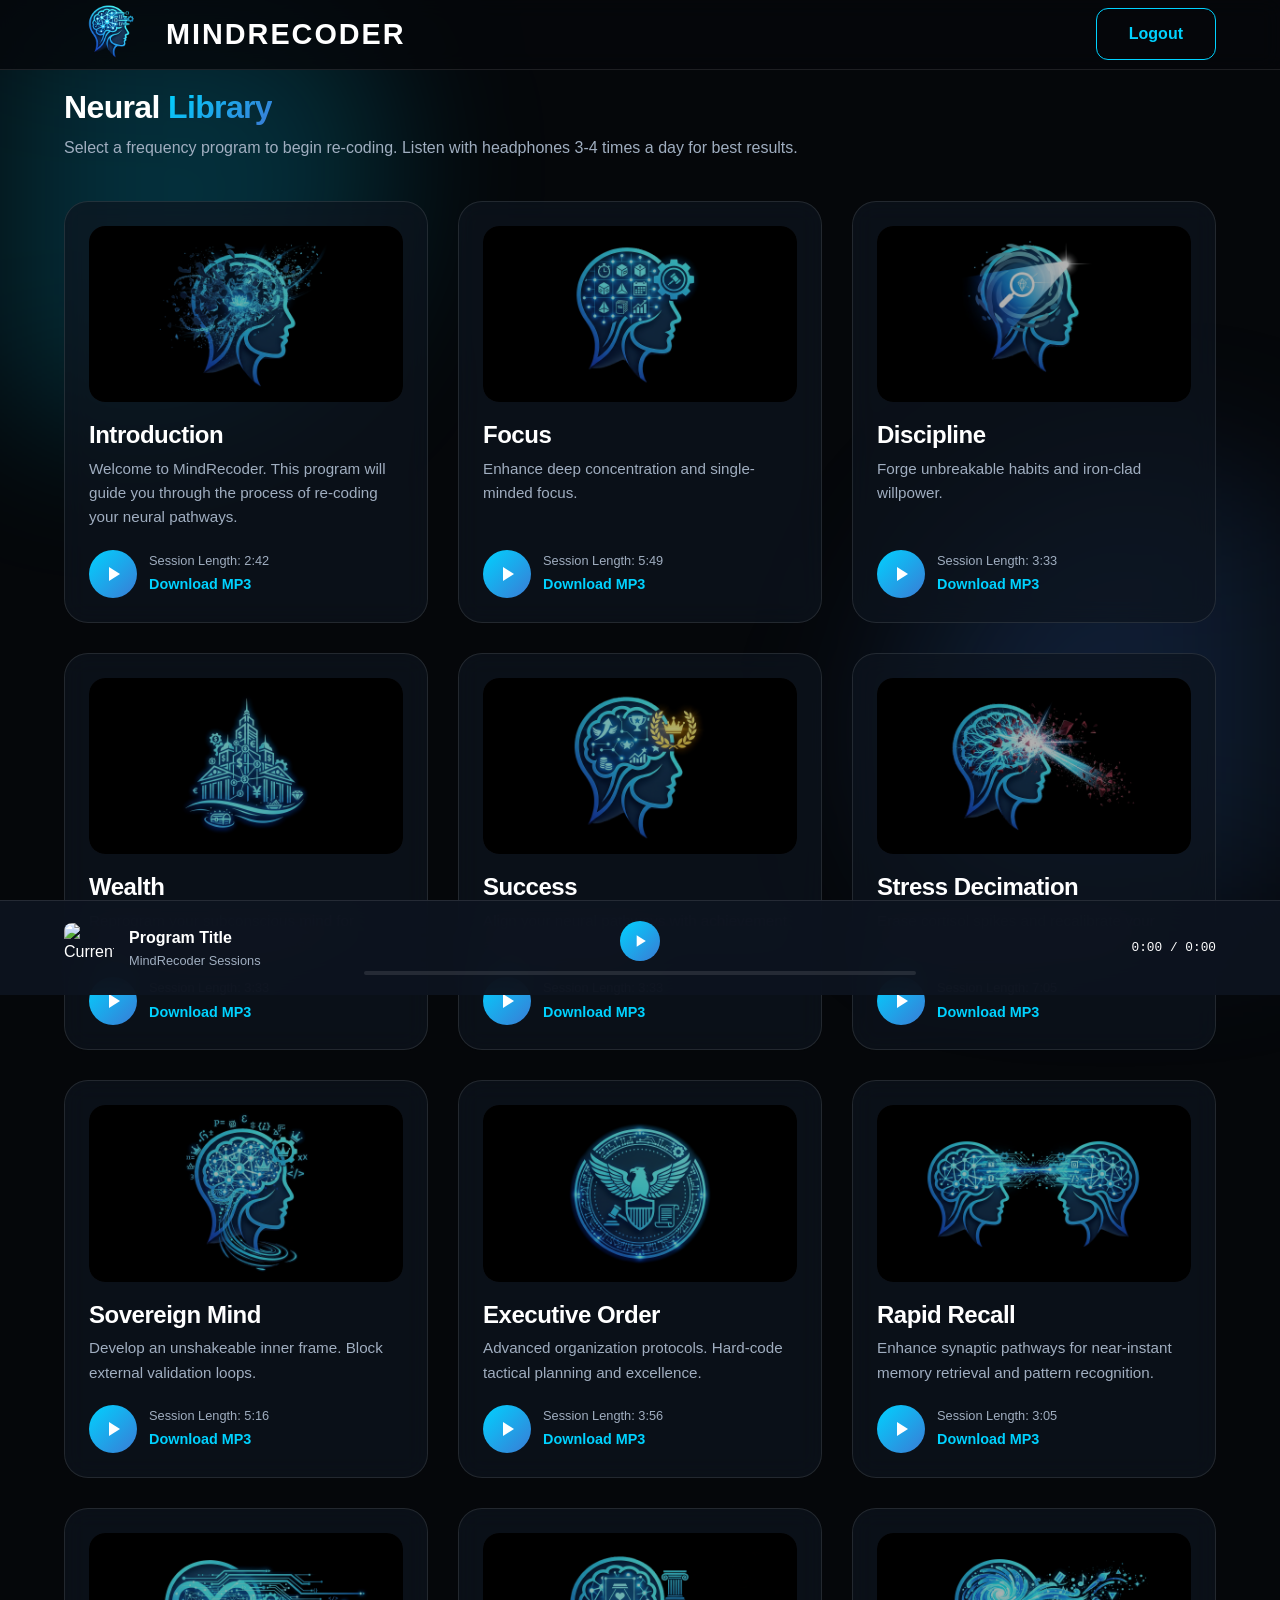
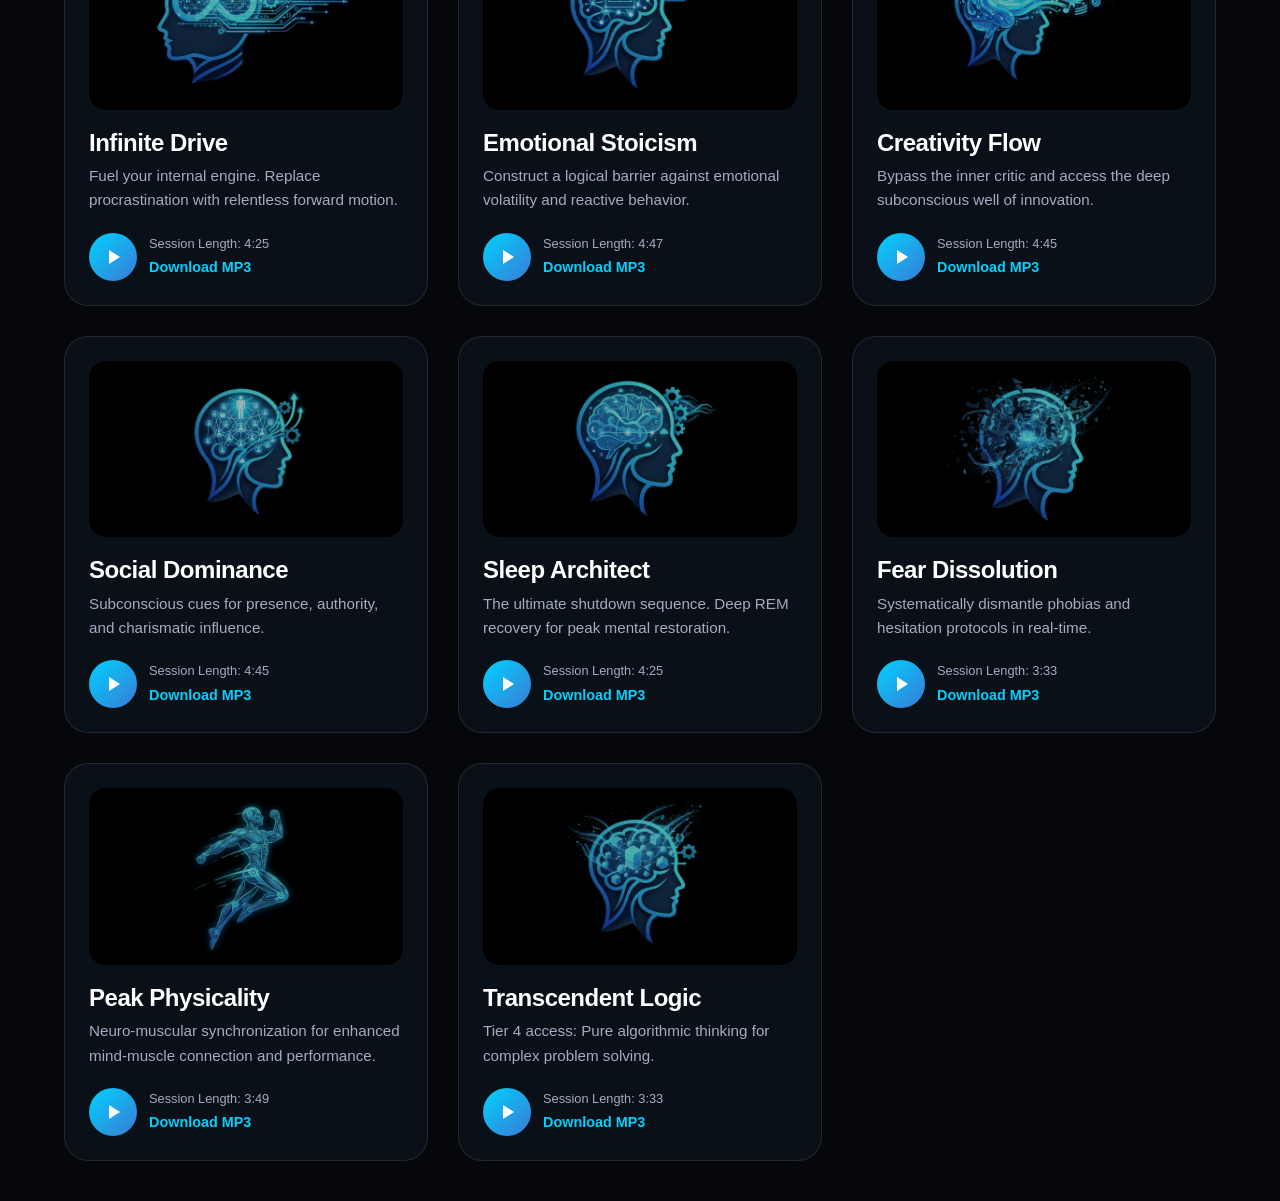
==== commit 515b4df4: "mobile version plus Intro" ====
--- a/app.html
+++ b/app.html
@@ -116,8 +116,7 @@
         </div>
         <div style="display: flex; align-items: center; gap: 30px;">
 
-            <a href="index.html" class="btn btn-outline"
-                style="position: absolute; top: 8px; right: 5%; z-index: 100;">Logout</a>
+            <a href="index.html" class="btn btn-outline nav-corner-btn">Logout</a>
         </div>
     </nav>
 
@@ -133,22 +132,24 @@
 
     <script>
         const programs = [
-            { id: 13, title: "Focus", desc: "Enhance deep concentration and single-minded focus.", asset: "assets/audio/MR13Focus6m.MP3", img: "Assets/Images/focus.png", dur: "5:49" },
-            { id: 14, title: "Discipline", desc: "Forge unbreakable habits and iron-clad willpower.", asset: "assets/audio/MR14Discipline3m.MP3", img: "Assets/Images/discipline.png", dur: "3:33" },
-            { id: 18, title: "Wealth", desc: "Reprogram your subconscious mind for abundance and financial success.", asset: "assets/audio/MR18Wealth3m.MP3", img: "Assets/Images/wealth.png", dur: "3:33" },
-            { id: 19, title: "Success", desc: "Align your neural pathways with achievement and peak performance.", asset: "assets/audio/MR19Success3m.MP3", img: "Assets/Images/success.png", dur: "3:33" },
-            { id: 1, title: "Stress Decimation", desc: "Erase cortisol spikes and recalibrate your nervous system for total composure.", asset: "assets/audio/MR1StressDecimation7m.MP3", img: "Assets/Images/stress.png", dur: "7:05" },
-            { id: 2, title: "Sovereign Mind", desc: "Develop an unshakeable inner frame. Block external validation loops.", asset: "assets/audio/MR2SovereignMind5m.MP3", img: "Assets/Images/sovereignMind.png", dur: "5:16" },
-            { id: 3, title: "Executive Order", desc: "Advanced organization protocols. Hard-code tactical planning and excellence.", asset: "assets/audio/MR3ExecutiveOrder4m.MP3", img: "Assets/Images/executiveOrder.png", dur: "3:56" },
-            { id: 4, title: "Rapid Recall", desc: "Enhance synaptic pathways for near-instant memory retrieval and pattern recognition.", asset: "assets/audio/MR4RapidRecall3m.MP3", img: "Assets/Images/rapidRecall.png", dur: "3:05" },
-            { id: 5, title: "Infinite Drive", desc: "Fuel your internal engine. Replace procrastination with relentless forward motion.", asset: "assets/audio/MR5InfiniteDrive4m.MP3", img: "Assets/Images/infiniteDrive.png", dur: "4:25" },
-            { id: 6, title: "Emotional Stoicism", desc: "Construct a logical barrier against emotional volatility and reactive behavior.", asset: "assets/audio/MR6EmotionalStoicism5m.MP3", img: "Assets/Images/emotionalStoicism.png", dur: "4:47" },
-            { id: 7, title: "Creativity Flow", desc: "Bypass the inner critic and access the deep subconscious well of innovation.", asset: "assets/audio/MR7CreativityFlow5m.MP3", img: "Assets/Images/creativeFlow.png", dur: "4:45" },
-            { id: 8, title: "Social Dominance", desc: "Subconscious cues for presence, authority, and charismatic influence.", asset: "assets/audio/MR8ocialDominance4m.MP3", img: "Assets/Images/socialDominance.png", dur: "4:45" },
-            { id: 9, title: "Sleep Architect", desc: "The ultimate shutdown sequence. Deep REM recovery for peak mental restoration.", asset: "assets/audio/MR9SleepArchitect5m.MP3", img: "Assets/Images/sleepArchitect.png", dur: "4:25" },
-            { id: 10, title: "Fear Dissolution", desc: "Systematically dismantle phobias and hesitation protocols in real-time.", asset: "assets/audio/MR10FearDissolution3m.MP3", img: "Assets/Images/fearDissolution.png", dur: "3:33" },
-            { id: 11, title: "Peak Physicality", desc: "Neuro-muscular synchronization for enhanced mind-muscle connection and performance.", asset: "assets/audio/MR11PeakPhysicality3m.MP3", img: "Assets/Images/peakPhysicality.png", dur: "3:49" },
-            { id: 12, title: "Transcendent Logic", desc: "Tier 4 access: Pure algorithmic thinking for complex problem solving.", asset: "assets/audio/MR12TrancendentLogic3m.MP3", img: "Assets/Images/transcendentLogic.png", dur: "3:33" },
+
+            { id: 24, title: "Introduction", desc: "Welcome to MindRecoder. This program will guide you through the process of re-coding your neural pathways.", asset: "Assets/Audio/Intro.MP3", img: "Assets/Images/fearDissolution.png", dur: "2:42" },
+            { id: 13, title: "Focus", desc: "Enhance deep concentration and single-minded focus.", asset: "Assets/Audio/MR13Focus6m.MP3", img: "Assets/Images/focus.png", dur: "5:49" },
+            { id: 14, title: "Discipline", desc: "Forge unbreakable habits and iron-clad willpower.", asset: "Assets/Audio/MR14Discipline3m.MP3", img: "Assets/Images/discipline.png", dur: "3:33" },
+            { id: 18, title: "Wealth", desc: "Reprogram your subconscious mind for abundance and financial success.", asset: "Assets/Audio/MR18Wealth3m.MP3", img: "Assets/Images/wealth.png", dur: "3:33" },
+            { id: 19, title: "Success", desc: "Align your neural pathways with achievement and peak performance.", asset: "Assets/Audio/MR19Success3m.MP3", img: "Assets/Images/success.png", dur: "3:33" },
+            { id: 1, title: "Stress Decimation", desc: "Erase cortisol spikes and recalibrate your nervous system for total composure.", asset: "Assets/Audio/MR1StressDecimation7m.MP3", img: "Assets/Images/stress.png", dur: "7:05" },
+            { id: 2, title: "Sovereign Mind", desc: "Develop an unshakeable inner frame. Block external validation loops.", asset: "Assets/Audio/MR2SovereignMind5m.MP3", img: "Assets/Images/sovereignMind.png", dur: "5:16" },
+            { id: 3, title: "Executive Order", desc: "Advanced organization protocols. Hard-code tactical planning and excellence.", asset: "Assets/Audio/MR3ExecutiveOrder4m.MP3", img: "Assets/Images/executiveOrder.png", dur: "3:56" },
+            { id: 4, title: "Rapid Recall", desc: "Enhance synaptic pathways for near-instant memory retrieval and pattern recognition.", asset: "Assets/Audio/MR4RapidRecall3m.MP3", img: "Assets/Images/rapidRecall.png", dur: "3:05" },
+            { id: 5, title: "Infinite Drive", desc: "Fuel your internal engine. Replace procrastination with relentless forward motion.", asset: "Assets/Audio/MR5InfiniteDrive4m.MP3", img: "Assets/Images/infiniteDrive.png", dur: "4:25" },
+            { id: 6, title: "Emotional Stoicism", desc: "Construct a logical barrier against emotional volatility and reactive behavior.", asset: "Assets/Audio/MR6EmotionalStoicism5m.MP3", img: "Assets/Images/emotionalStoicism.png", dur: "4:47" },
+            { id: 7, title: "Creativity Flow", desc: "Bypass the inner critic and access the deep subconscious well of innovation.", asset: "Assets/Audio/MR7CreativityFlow5m.MP3", img: "Assets/Images/creativeFlow.png", dur: "4:45" },
+            { id: 8, title: "Social Dominance", desc: "Subconscious cues for presence, authority, and charismatic influence.", asset: "Assets/Audio/MR8ocialDominance4m.MP3", img: "Assets/Images/socialDominance.png", dur: "4:45" },
+            { id: 9, title: "Sleep Architect", desc: "The ultimate shutdown sequence. Deep REM recovery for peak mental restoration.", asset: "Assets/Audio/MR9SleepArchitect5m.MP3", img: "Assets/Images/sleepArchitect.png", dur: "4:25" },
+            { id: 10, title: "Fear Dissolution", desc: "Systematically dismantle phobias and hesitation protocols in real-time.", asset: "Assets/Audio/MR10FearDissolution3m.MP3", img: "Assets/Images/fearDissolution.png", dur: "3:33" },
+            { id: 11, title: "Peak Physicality", desc: "Neuro-muscular synchronization for enhanced mind-muscle connection and performance.", asset: "Assets/Audio/MR11PeakPhysicality3m.MP3", img: "Assets/Images/peakPhysicality.png", dur: "3:49" },
+            { id: 12, title: "Transcendent Logic", desc: "Tier 4 access: Pure algorithmic thinking for complex problem solving.", asset: "Assets/Audio/MR12TrancendentLogic3m.MP3", img: "Assets/Images/transcendentLogic.png", dur: "3:33" },
         ];
 
         const grid = document.getElementById('mainGrid');
--- a/style.css
+++ b/style.css
@@ -377,38 +377,120 @@
     font-weight: 600;
 }
 
+.mobile-concept-image {
+    display: none;
+}
+
+.nav-corner-btn {
+    position: absolute;
+    top: 8px;
+    /* Vertically centered in 70px desktop nav */
+    right: 5%;
+    z-index: 100;
+}
+
 /* Responsive */
 @media (max-width: 768px) {
+    .nav-corner-btn {
+        top: 20px !important;
+        /* Proper centering/placement for mobile 90px nav */
+    }
+
     :root {
-        --nav-height: 60px;
+        --nav-height: 90px;
+        /* Taller nav config for bigger logo */
     }
 
     /* Hero Responsive */
     .hero {
         grid-template-columns: 1fr;
         text-align: center;
-        padding-top: calc(var(--nav-height) + 30px);
-        gap: 30px;
+        padding-top: calc(var(--nav-height) + 60px);
+        /* More space from top */
+        padding-bottom: 40px;
+        gap: 40px;
+        min-height: 60vh;
+        /* Reduce min-height since image is gone */
+        display: flex;
+        /* Switch to flex to center the content vertically */
+        align-items: center;
+        justify-content: center;
+    }
+
+    .hero-image {
+        display: none !important;
+        /* Hide image on first page */
+    }
+
+    .mobile-concept-image {
+        display: block !important;
+        /* Show in Learn More section */
+        margin-bottom: 40px;
+    }
+
+    .hero-content {
+        display: flex;
+        flex-direction: column;
+        justify-content: center;
+        margin-top: 20px;
+        /* shift the whole chunk slightly lower */
     }
 
     .hero-content h1 {
-        font-size: 2.5rem;
+        font-size: 2.8rem;
+        margin-bottom: 25px;
+        /* lower the text away from the title */
     }
 
     .hero-content p {
-        font-size: 1rem;
+        font-size: 1.1rem;
         margin-left: auto;
         margin-right: auto;
+        margin-bottom: 40px;
+        /* more margin separating buttons from the text */
+        line-height: 1.7;
+    }
+
+    .hero-btns {
+        display: flex;
+        flex-direction: column;
+        /* Stack vertically for a nicer, bolder mobile touch */
+        align-items: center;
+        width: 100%;
+        max-width: 280px;
+        /* Prevents button from getting insanely wide if stretched */
+        margin: 0 auto;
+        /* centers the container */
+        gap: 18px;
+        /* precise spacing between the two buttons */
+    }
+
+    .hero-btns .btn {
+        width: 100%;
+        /* Stretch uniformly within the 280px width */
     }
 
     /* Nav Responsive */
     nav {
-        padding: 0 15px;
+        padding: 5px 15px 0 15px;
+        /* Added 5px top padding for extra breathing room above logo */
+    }
+
+    .logo-container {
+        gap: 8px !important;
+        /* give the bigger logo a bit of space */
+    }
+
+    .logo-container img {
+        width: 75px !important;
+        height: 75px !important;
+        /* Restore a much larger logo size */
     }
 
     .logo-text {
-        font-size: 1.1rem;
-        letter-spacing: 1px;
+        font-size: 1.7rem !important;
+        /* Almost same height ratio as logo */
+        letter-spacing: 0px !important;
     }
 
     .btn {
@@ -438,25 +520,50 @@
 }
 
 /* Specific Phone Height Adjustments for Player */
-@media (max-width: 480px) {
+@media (max-width: 768px) {
+    .player-bar {
+        display: grid !important;
+        grid-template-columns: 1fr auto !important;
+        grid-template-areas: "info btn" !important;
+        padding: 15px 15px 25px 15px !important;
+        gap: 12px !important;
+        height: auto !important;
+    }
+
     .player-info {
-        width: 100%;
-        margin-bottom: 10px;
-    }
-
-    .player-bar {
-        flex-direction: column;
-        height: auto;
-        padding: 15px;
-        gap: 15px;
-    }
-
-    .player-bar div:last-child {
+        grid-area: info !important;
         width: 100% !important;
-        justify-content: center !important;
+        margin-bottom: 0 !important;
+    }
+
+    .player-controls {
+        display: contents !important;
+    }
+
+    .player-btns {
+        grid-area: btn !important;
+        justify-content: flex-end !important;
+    }
+
+    .progress-wrapper {
+        position: absolute !important;
+        bottom: 0 !important;
+        left: 0 !important;
+        width: 100% !important;
+        max-width: none !important;
+        height: 8px !important;
+        border-radius: 0 !important;
+    }
+
+    .progress-wrapper .progress-fill {
+        border-radius: 0 !important;
+    }
+
+    .player-bar>div:last-child {
+        display: none !important;
     }
 
     .product-grid.player-active {
-        padding-bottom: 220px;
+        padding-bottom: 160px !important;
     }
 }
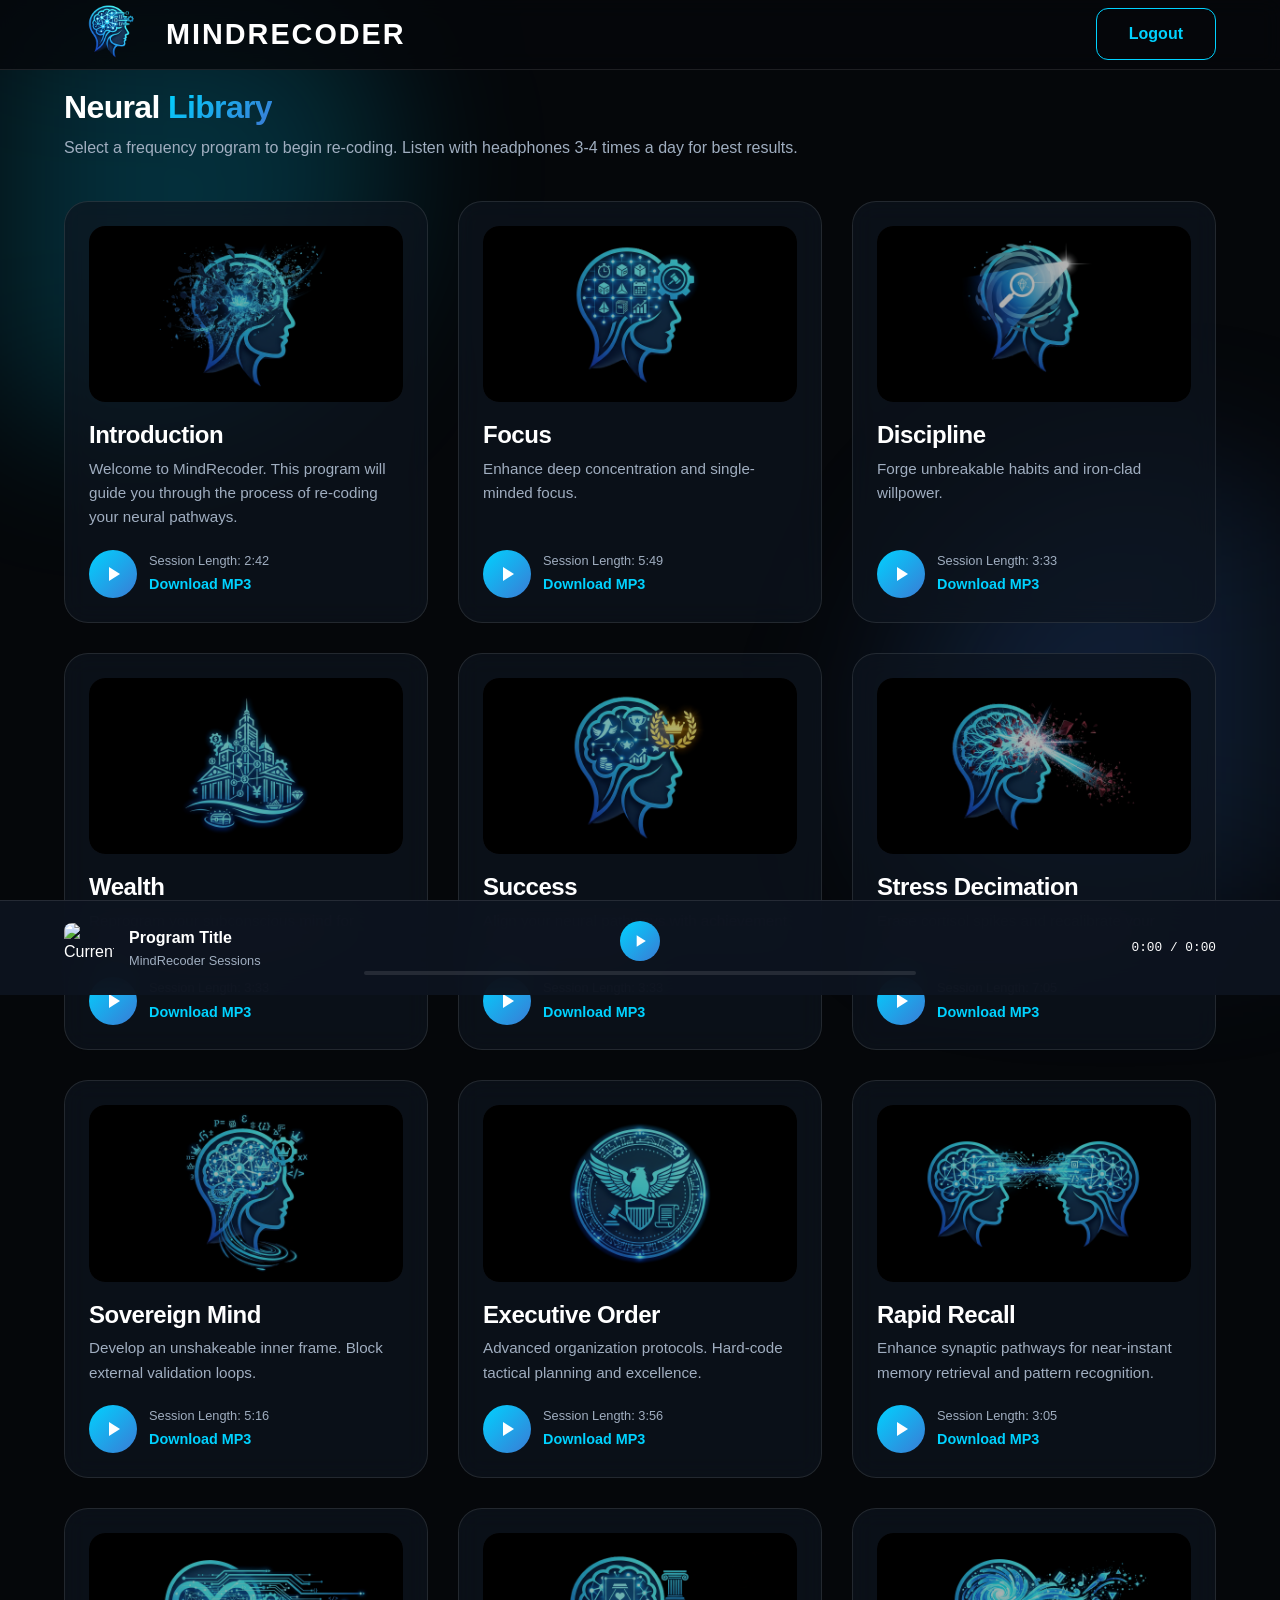
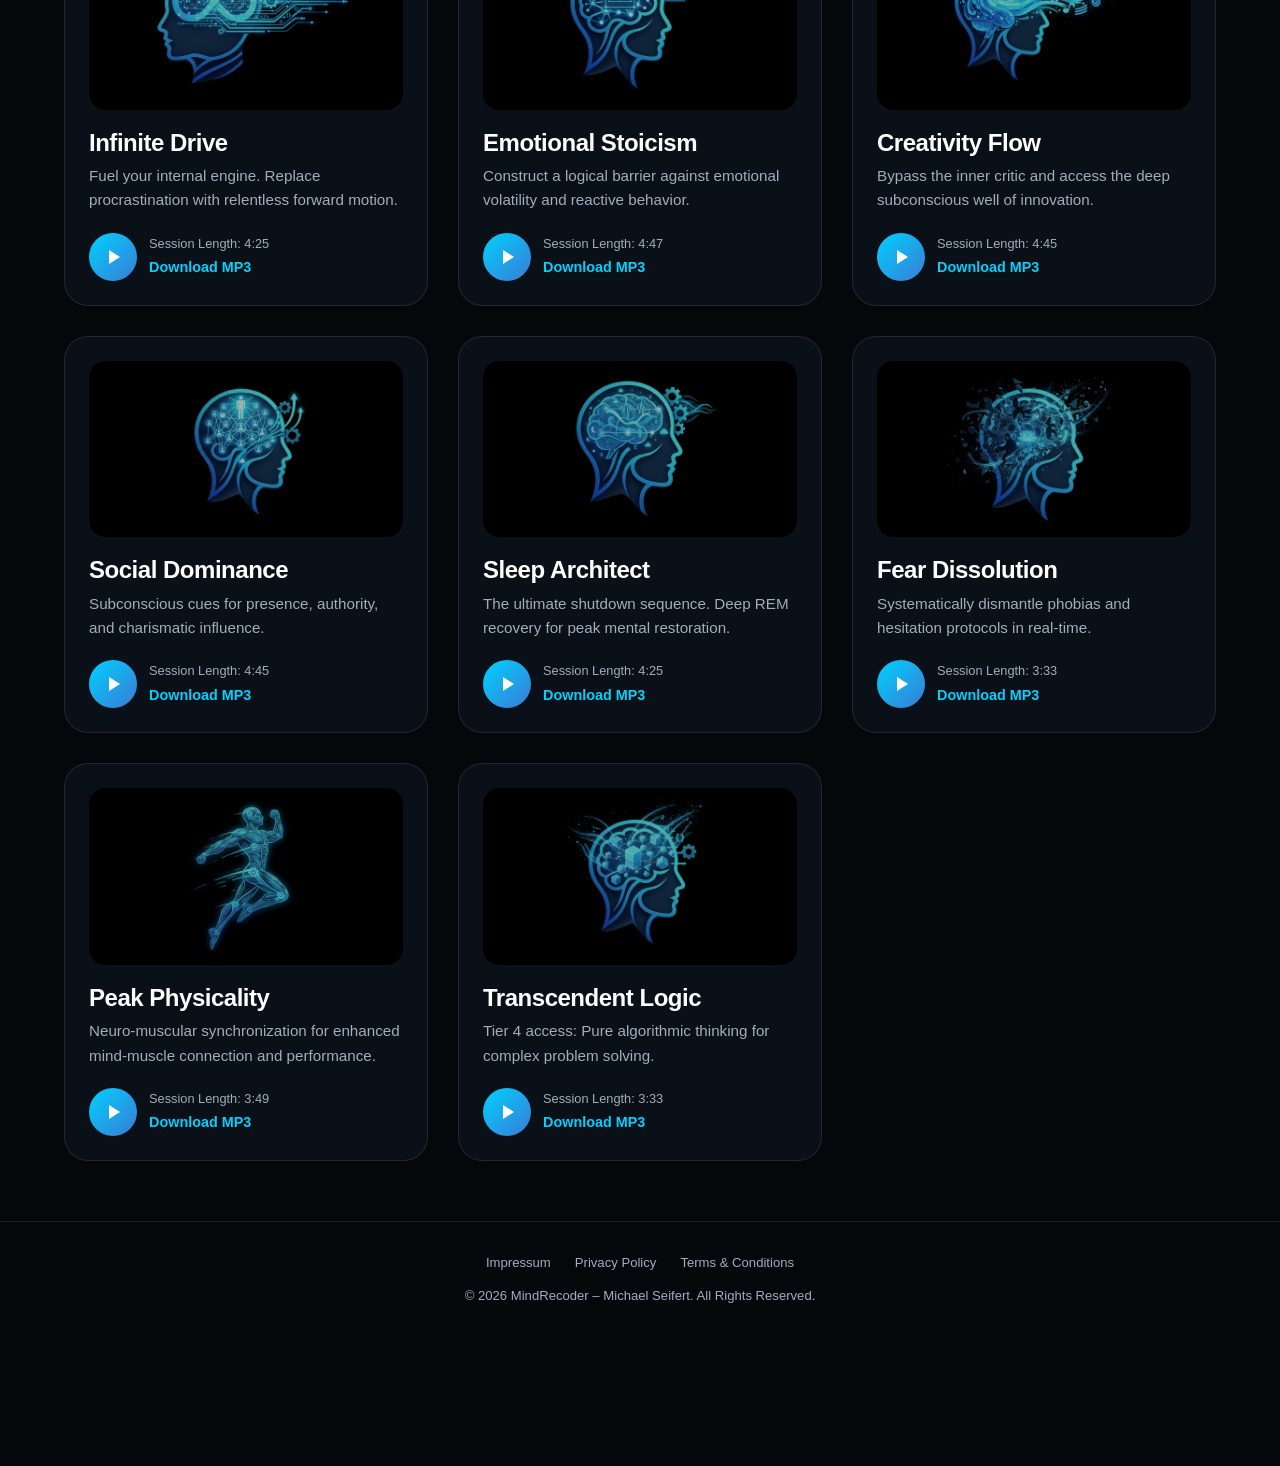
==== commit 5d253cc3: "Terms policy impressum" ====
--- a/app.html
+++ b/app.html
@@ -332,6 +332,23 @@
             audio.currentTime = percent * audio.duration;
         }
     </script>
+
+    <footer
+        style="padding: 30px 5%; text-align: center; color: var(--text-secondary); border-top: 1px solid var(--glass-border); margin-top: 20px; font-size: 0.82rem; padding-bottom: 160px;">
+        <div style="display: flex; justify-content: center; gap: 24px; flex-wrap: wrap; margin-bottom: 12px;">
+            <a href="impressum.html"
+                style="color: var(--text-secondary); text-decoration: none; transition: color 0.2s;"
+                onmouseover="this.style.color='var(--accent-blue)'"
+                onmouseout="this.style.color='var(--text-secondary)'">Impressum</a>
+            <a href="privacy.html" style="color: var(--text-secondary); text-decoration: none; transition: color 0.2s;"
+                onmouseover="this.style.color='var(--accent-blue)'"
+                onmouseout="this.style.color='var(--text-secondary)'">Privacy Policy</a>
+            <a href="terms.html" style="color: var(--text-secondary); text-decoration: none; transition: color 0.2s;"
+                onmouseover="this.style.color='var(--accent-blue)'"
+                onmouseout="this.style.color='var(--text-secondary)'">Terms & Conditions</a>
+        </div>
+        <p>&copy; 2026 MindRecoder – Michael Seifert. All Rights Reserved.</p>
+    </footer>
 </body>
 
 </html>
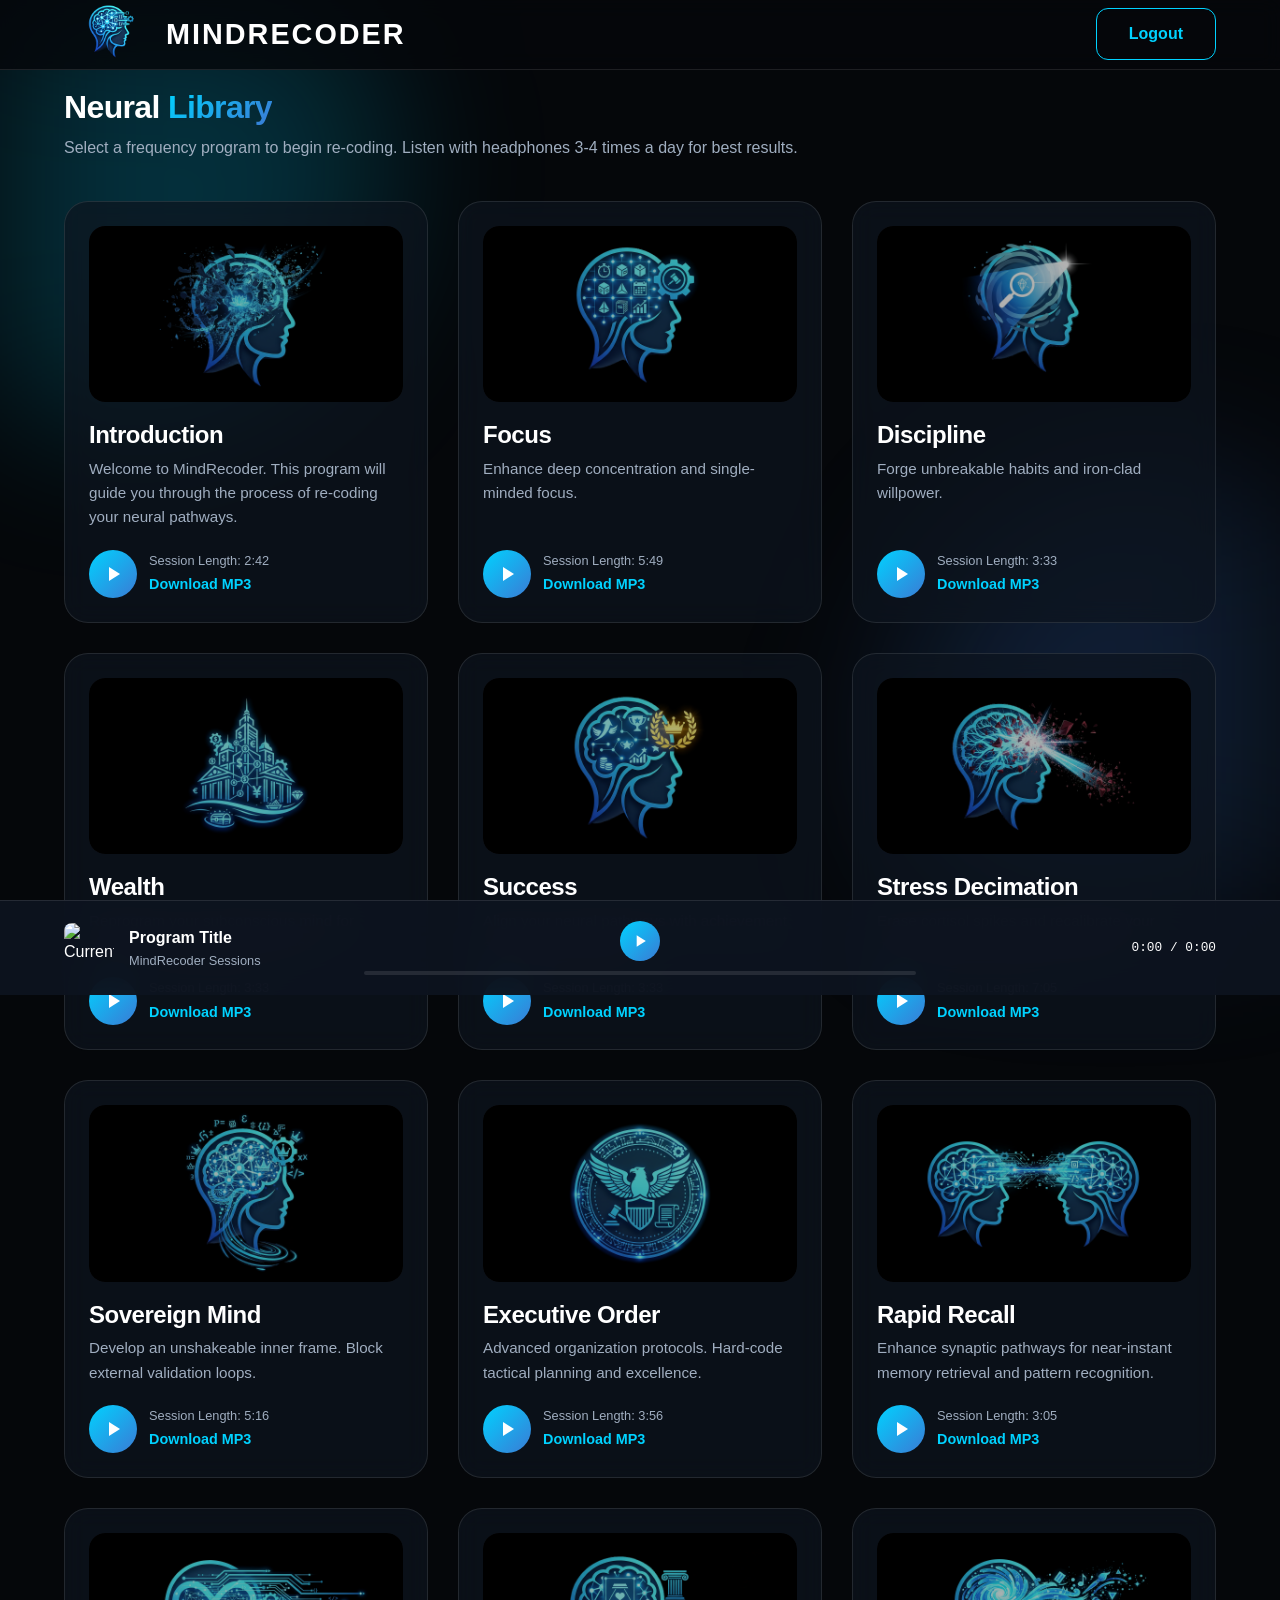
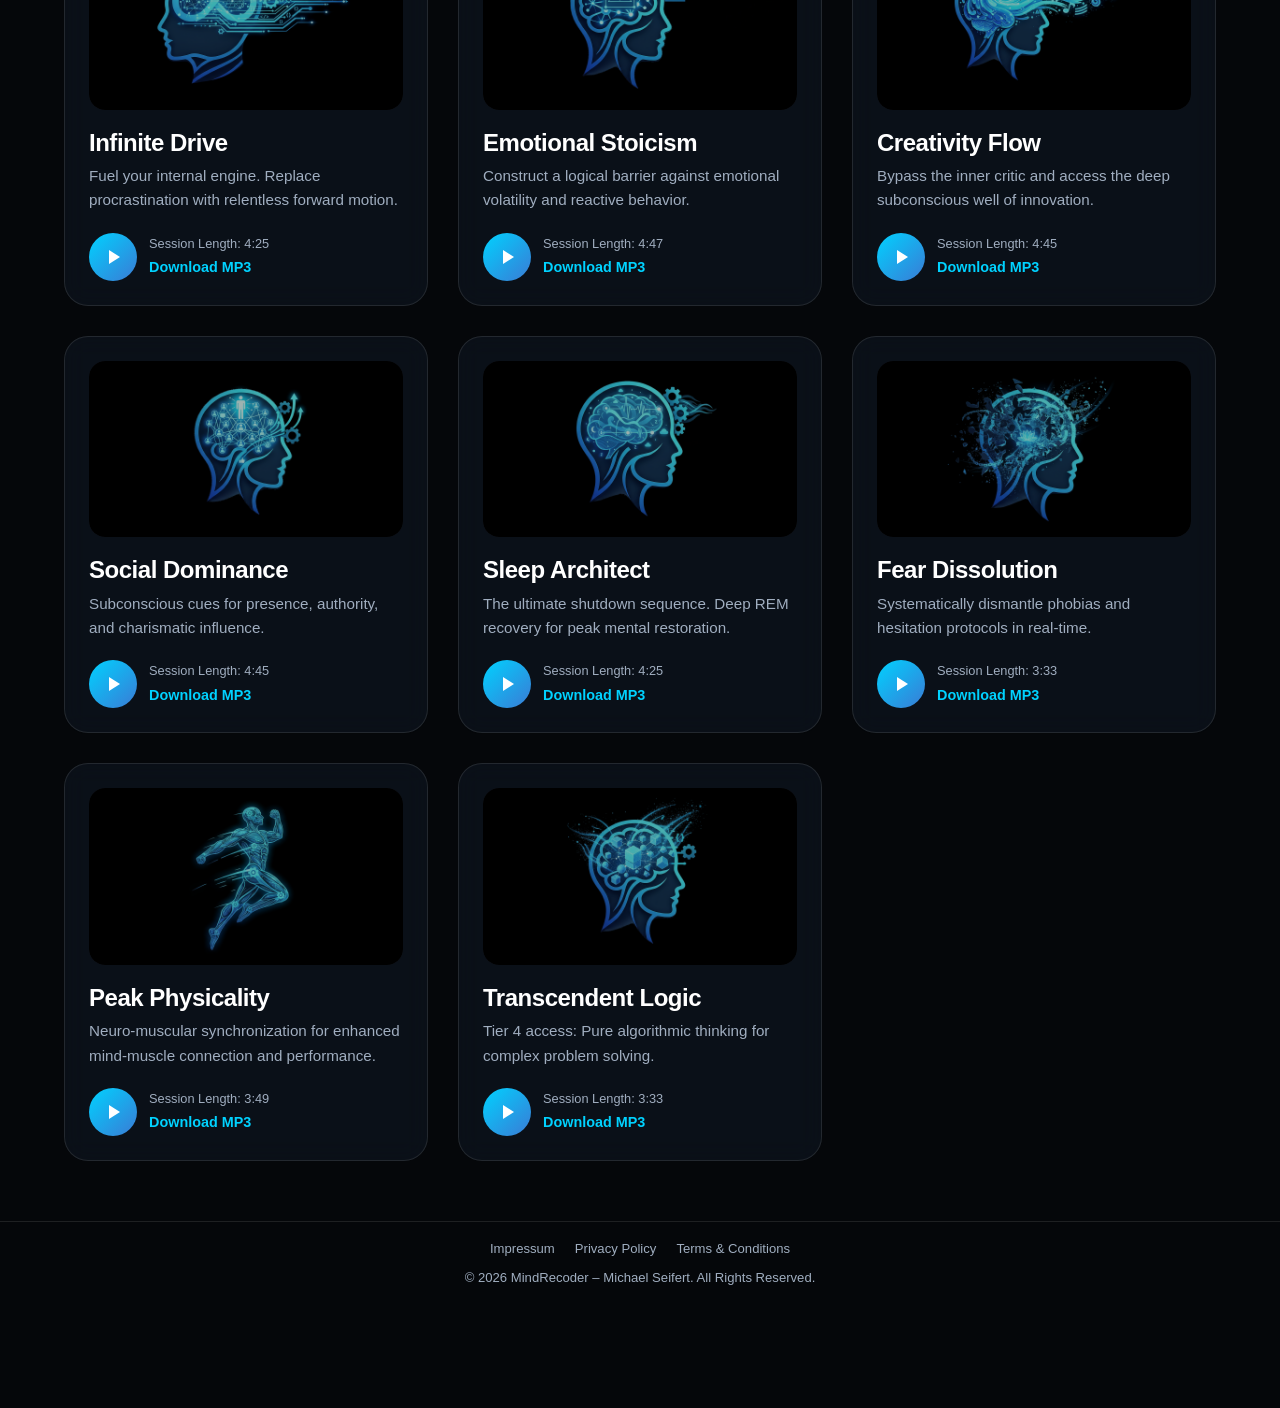
==== commit 3fc8a5be: "footer" ====
--- a/app.html
+++ b/app.html
@@ -334,8 +334,8 @@
     </script>
 
     <footer
-        style="padding: 30px 5%; text-align: center; color: var(--text-secondary); border-top: 1px solid var(--glass-border); margin-top: 20px; font-size: 0.82rem; padding-bottom: 160px;">
-        <div style="display: flex; justify-content: center; gap: 24px; flex-wrap: wrap; margin-bottom: 12px;">
+        style="padding: 16px 5% 120px; text-align: center; color: var(--text-secondary); border-top: 1px solid var(--glass-border); margin-top: 20px; font-size: 0.82rem;">
+        <div style="display: flex; justify-content: center; gap: 20px; flex-wrap: wrap; margin-bottom: 8px;">
             <a href="impressum.html"
                 style="color: var(--text-secondary); text-decoration: none; transition: color 0.2s;"
                 onmouseover="this.style.color='var(--accent-blue)'"
